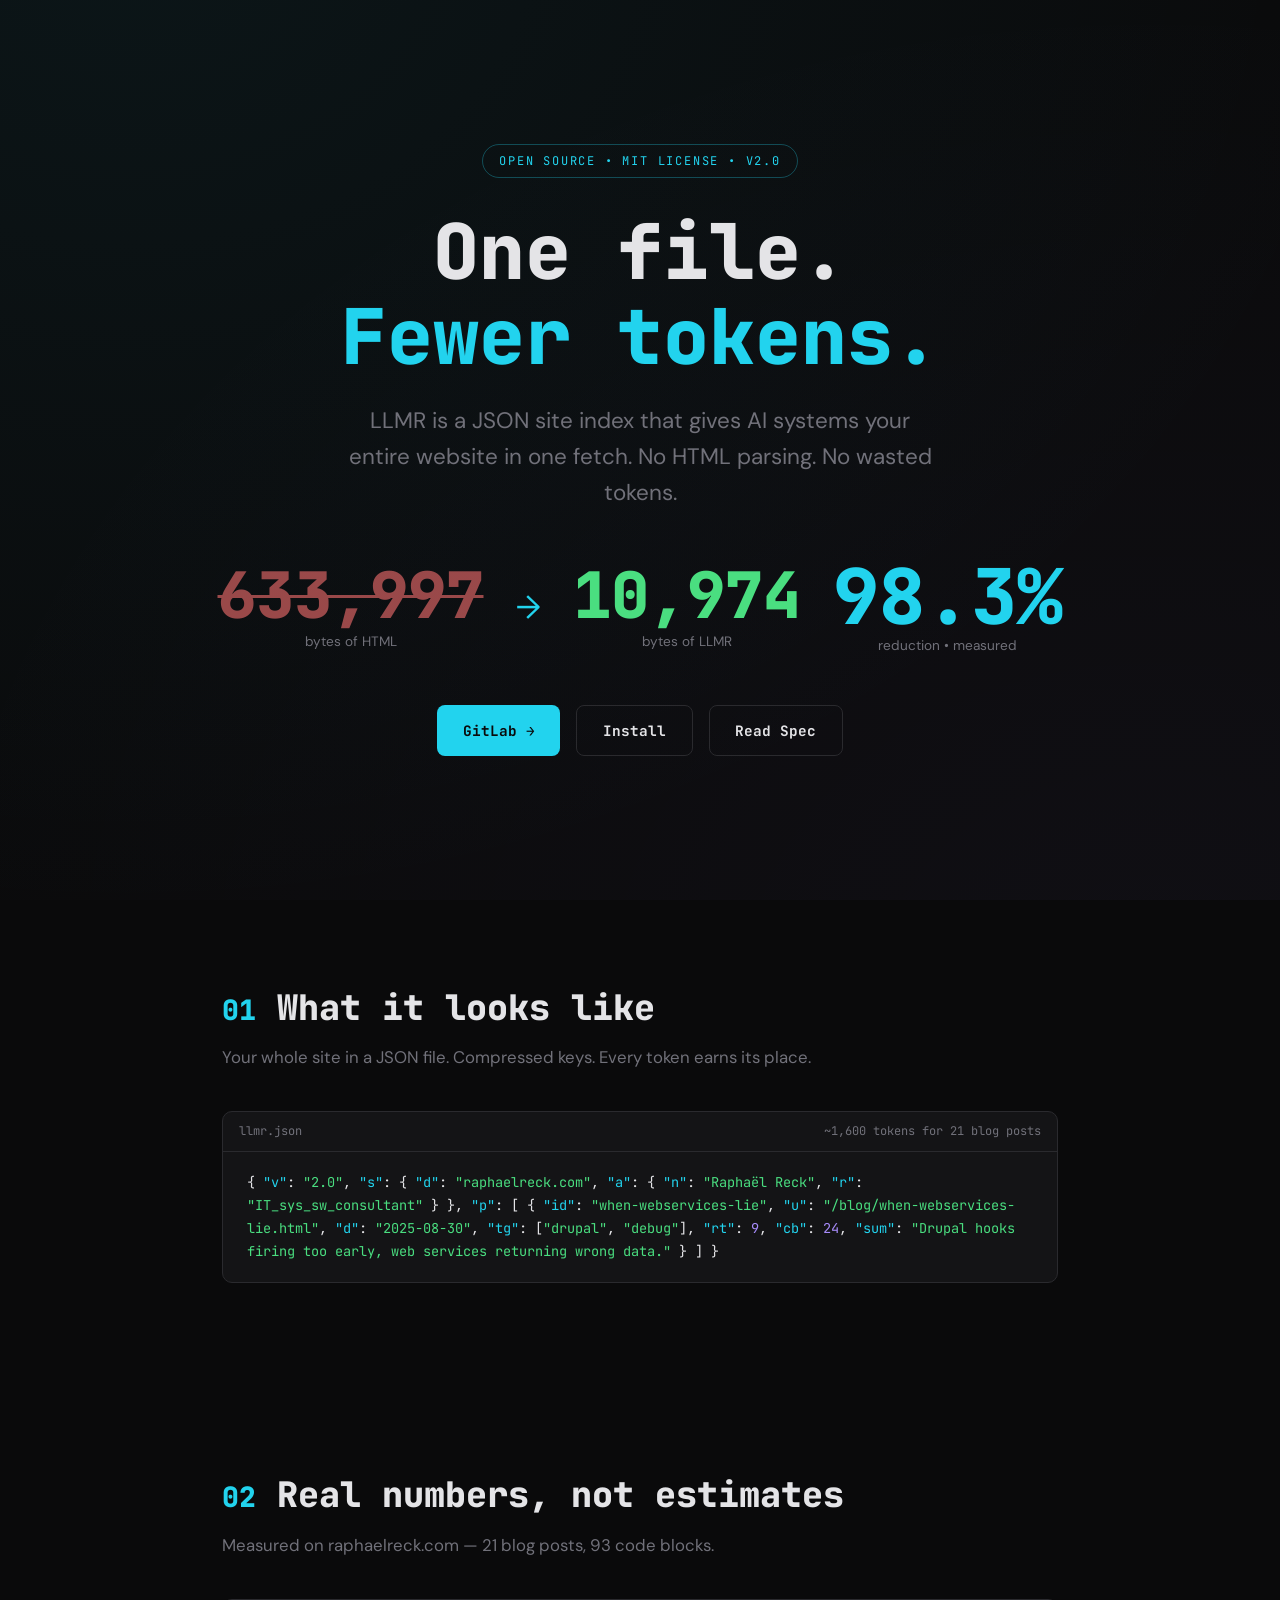
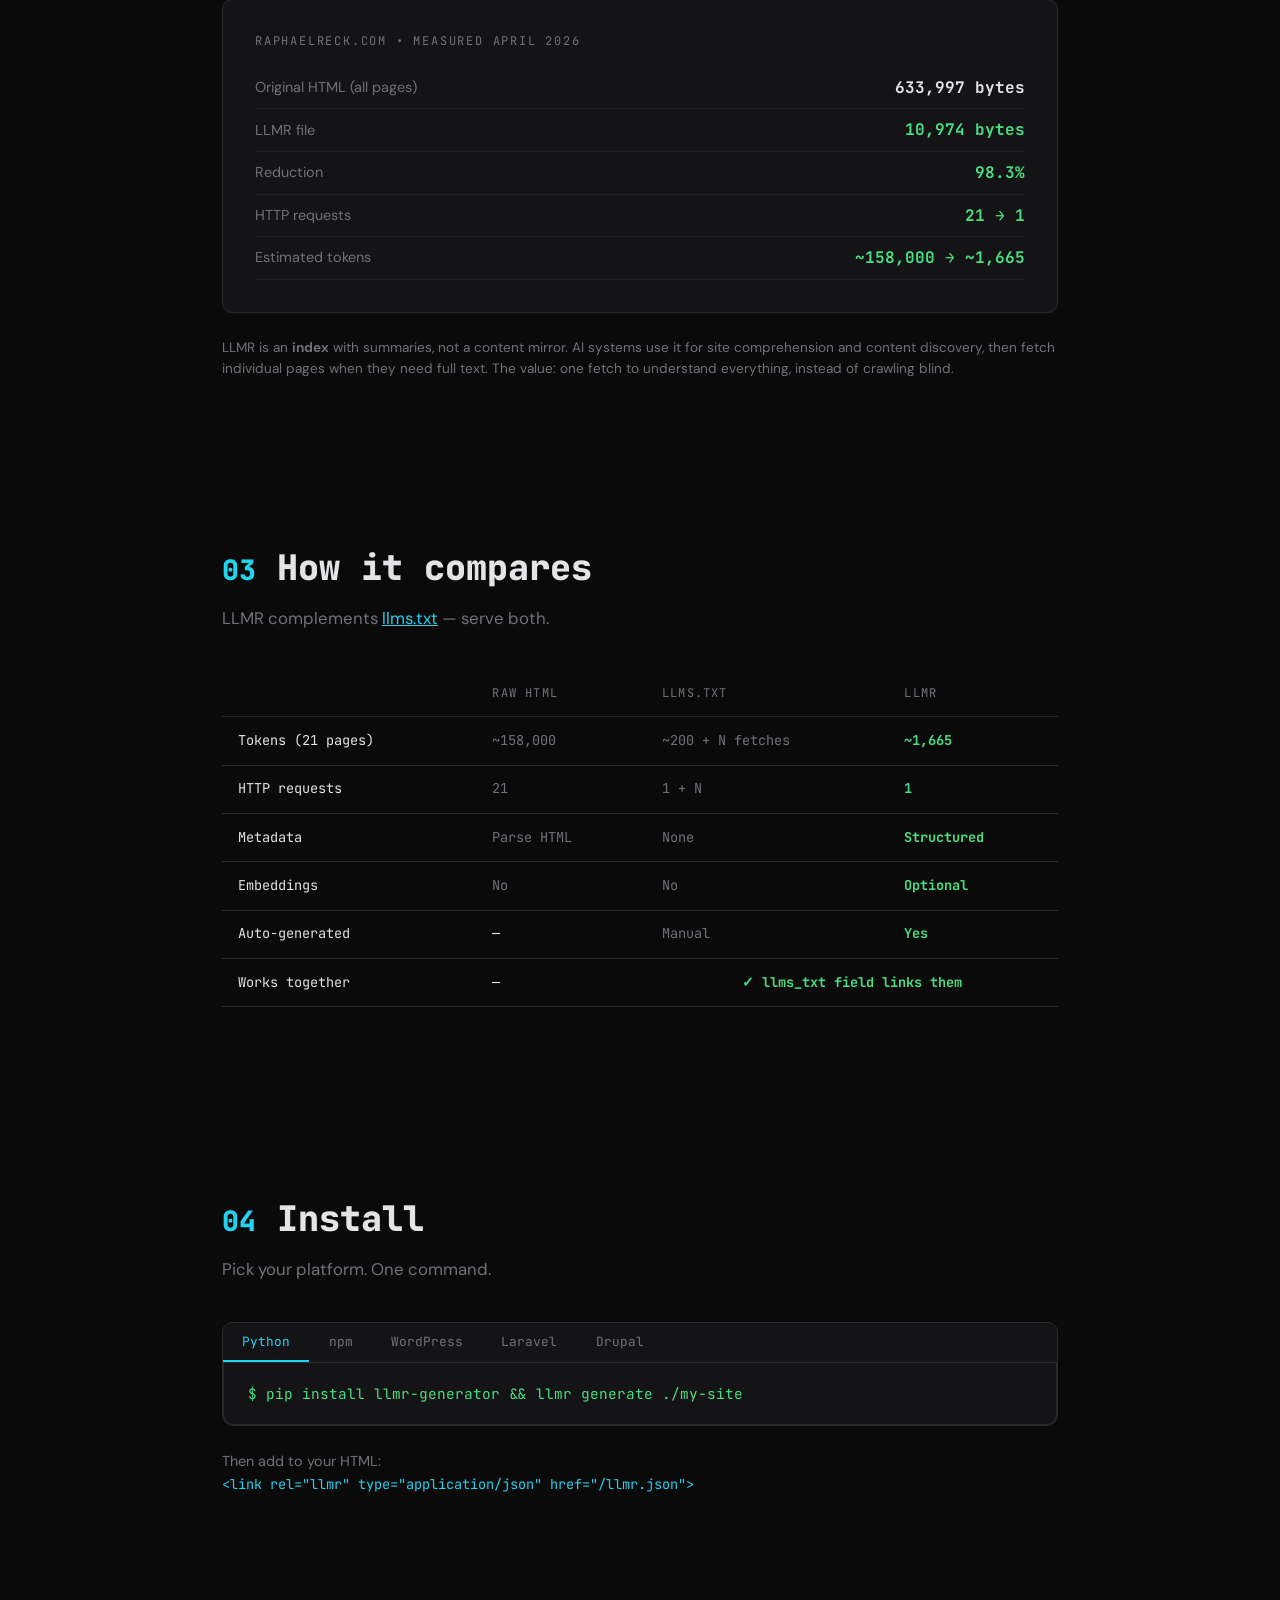
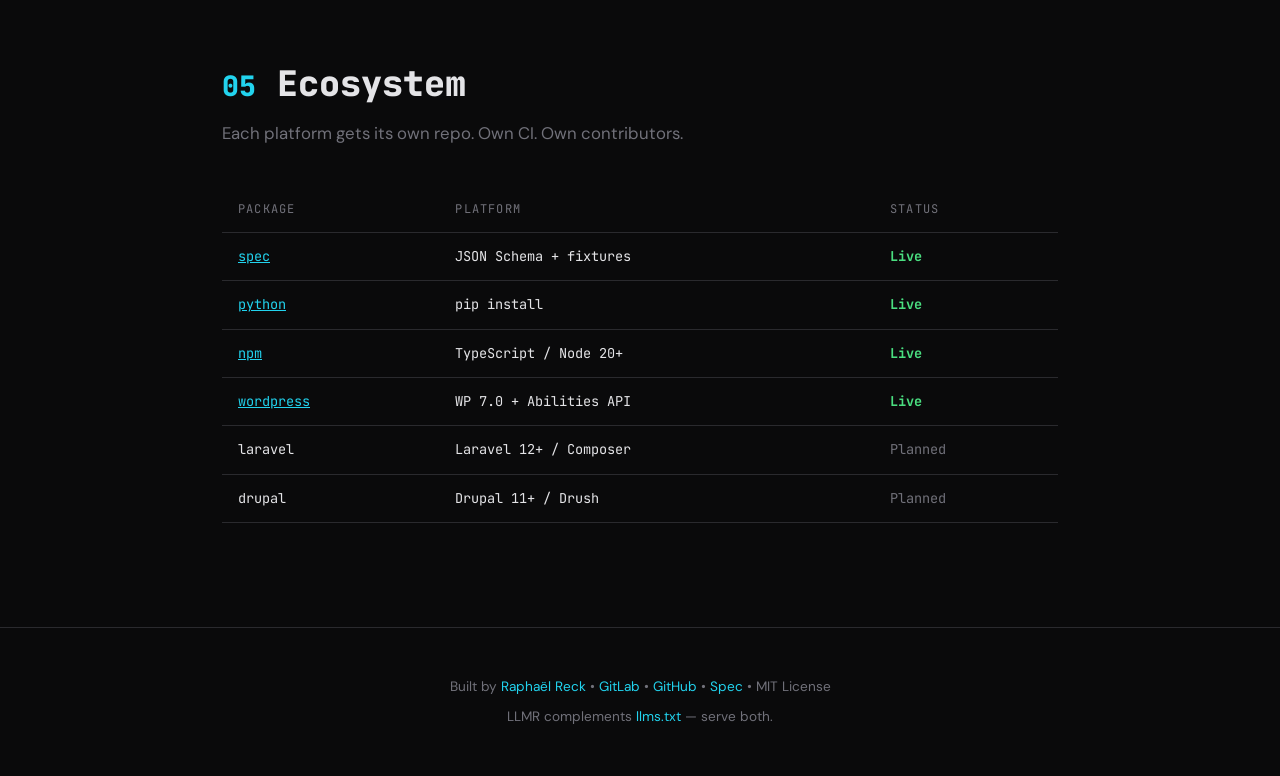
==== index.html @ 014b6245 "Mirroring Gitlab for testing purposes. using an agent for SEO reccomendations" ====
<!DOCTYPE html>
<html lang="en">
<head>
    <meta charset="UTF-8">
    <meta name="viewport" content="width=device-width, initial-scale=1.0">

    <!-- Primary -->
    <title>LLMR — RSS for the AI Era</title>
    <meta name="description" content="One llmr.json gives any AI your full site in a single fetch. 98.3% fewer tokens, 21 pages → 1 request. Open source, MIT. Python, npm, WordPress.">
    <meta name="author" content="Raphaël Reck">
    <meta name="keywords" content="llmr, llms.txt, AI indexing, LLM tokens, site index, RSS for AI, open source, token reduction, machine readable web">
    <meta name="robots" content="index, follow">
    <link rel="canonical" href="https://open-llmr.org/">
    <meta name="google-site-verification" content="CIKhMzYdtjAIRwDcUs2WtKZBkQTb6MCRo5nYR4fc11g" />

    <!-- Open Graph — LinkedIn, Facebook, WhatsApp, Discord, Slack -->
    <meta property="og:type" content="website">
    <meta property="og:url" content="https://open-llmr.org/">
    <meta property="og:site_name" content="LLMR">
    <meta property="og:title" content="LLMR — RSS for the AI Era">
    <meta property="og:description" content="One llmr.json gives any AI your full site in a single fetch. 98.3% fewer tokens, 21 pages → 1 request. Open source, MIT. Python, npm, WordPress.">
    <meta property="og:image" content="https://open-llmr.org/og-image.png">
    <meta property="og:image:secure_url" content="https://open-llmr.org/og-image.png">
    <meta property="og:image:width" content="1200">
    <meta property="og:image:height" content="630">
    <meta property="og:image:alt" content="LLMR: 633,997 bytes of HTML shrinks to 10,974 bytes. 98.3% reduction. One fetch. Full site understanding.">
    <meta property="og:locale" content="en_US">

    <!-- Twitter / X — summary_large_image = big card -->
    <meta name="twitter:card" content="summary_large_image">
    <meta name="twitter:url" content="https://open-llmr.org/">
    <meta name="twitter:title" content="LLMR — RSS for the AI Era">
    <meta name="twitter:description" content="One llmr.json gives any AI your full site in a single fetch. 98.3% fewer tokens, 21 pages → 1 request. Open source, MIT.">
    <meta name="twitter:image" content="https://open-llmr.org/og-image.png">
    <meta name="twitter:image:alt" content="LLMR: 633,997 bytes of HTML shrinks to 10,974 bytes. 98.3% fewer tokens. One fetch.">
    <!-- Add your handles: -->
    <!-- <meta name="twitter:site" content="@open_llmr"> -->
    <!-- <meta name="twitter:creator" content="@YourHandle"> -->

    <link rel="llmr" type="application/json" href="/llmr.json">
    <link rel="preconnect" href="https://fonts.googleapis.com">
    <link rel="preconnect" href="https://fonts.gstatic.com" crossorigin>
    <link href="https://fonts.googleapis.com/css2?family=JetBrains+Mono:wght@400;700;800&family=DM+Sans:wght@400;500;700&display=swap" rel="stylesheet">
    <link rel="stylesheet" href="style.css">
</head>
<body>

<!-- HERO -->
<div class="hero">
    <div class="badge">Open Source &bull; MIT License &bull; v2.0</div>

    <h1>One file.<br><span class="accent">Fewer tokens.</span></h1>

    <p class="subtitle">
        LLMR is a JSON site index that gives AI systems your entire website in one fetch.
        No HTML parsing. No wasted tokens.
    </p>

    <div class="counter-wrap">
        <div class="counter counter-old">
            <div class="counter-num" id="tokens-old">633,997</div>
            <div class="counter-label">bytes of HTML</div>
        </div>
        <div class="counter-arrow">&rarr;</div>
        <div class="counter counter-new">
            <div class="counter-num" id="tokens-new">10,974</div>
            <div class="counter-label">bytes of LLMR</div>
        </div>
        <div class="counter">
            <div class="counter-pct">98.3%</div>
            <div class="counter-pct-label">reduction &bull; measured</div>
        </div>
    </div>

    <div class="cta-row">
        <a href="https://gitlab.com/open-llmr" class="btn btn-primary">GitLab &rarr;</a>
        <a href="#install" class="btn btn-ghost">Install</a>
        <a href="https://gitlab.com/open-llmr/spec/-/blob/main/SPEC.md" class="btn btn-ghost">Read Spec</a>
    </div>
</div>

<!-- WHAT IT LOOKS LIKE -->
<section>
    <h2><span class="num">01</span> What it looks like</h2>
    <p class="section-sub">Your whole site in a JSON file. Compressed keys. Every token earns its place.</p>

    <div class="code-block">
        <div class="code-header">
            <span>llmr.json</span>
            <span>~1,600 tokens for 21 blog posts</span>
        </div>
        <div class="code-body">{
  <span class="key">"v"</span>: <span class="str">"2.0"</span>,
  <span class="key">"s"</span>: {
    <span class="key">"d"</span>: <span class="str">"raphaelreck.com"</span>,
    <span class="key">"a"</span>: { <span class="key">"n"</span>: <span class="str">"Raphaël Reck"</span>, <span class="key">"r"</span>: <span class="str">"IT_sys_sw_consultant"</span> }
  },
  <span class="key">"p"</span>: [
    {
      <span class="key">"id"</span>: <span class="str">"when-webservices-lie"</span>,
      <span class="key">"u"</span>: <span class="str">"/blog/when-webservices-lie.html"</span>,
      <span class="key">"d"</span>: <span class="str">"2025-08-30"</span>,
      <span class="key">"tg"</span>: [<span class="str">"drupal"</span>, <span class="str">"debug"</span>],
      <span class="key">"rt"</span>: <span class="num">9</span>,
      <span class="key">"cb"</span>: <span class="num">24</span>,
      <span class="key">"sum"</span>: <span class="str">"Drupal hooks firing too early, web services returning wrong data."</span>
    }
  ]
}</div>
    </div>
</section>

<!-- BENCHMARK -->
<section>
    <h2><span class="num">02</span> Real numbers, not estimates</h2>
    <p class="section-sub">Measured on raphaelreck.com — 21 blog posts, 93 code blocks.</p>

    <div class="benchmark">
        <div class="benchmark-title">raphaelreck.com &bull; measured april 2026</div>
        <div class="benchmark-row">
            <span class="benchmark-label">Original HTML (all pages)</span>
            <span class="benchmark-val">633,997 bytes</span>
        </div>
        <div class="benchmark-row">
            <span class="benchmark-label">LLMR file</span>
            <span class="benchmark-val green">10,974 bytes</span>
        </div>
        <div class="benchmark-row">
            <span class="benchmark-label">Reduction</span>
            <span class="benchmark-val green">98.3%</span>
        </div>
        <div class="benchmark-row">
            <span class="benchmark-label">HTTP requests</span>
            <span class="benchmark-val green">21 → 1</span>
        </div>
        <div class="benchmark-row">
            <span class="benchmark-label">Estimated tokens</span>
            <span class="benchmark-val green">~158,000 → ~1,665</span>
        </div>
    </div>

    <p style="color: var(--muted); font-size: 0.85rem; margin-top: 1rem;">
        LLMR is an <strong>index</strong> with summaries, not a content mirror. AI systems use it for site comprehension and content discovery, then fetch individual pages when they need full text. The value: one fetch to understand everything, instead of crawling blind.
    </p>
</section>

<!-- COMPARISON -->
<section>
    <h2><span class="num">03</span> How it compares</h2>
    <p class="section-sub">LLMR complements <a href="https://llmstxt.org/" style="color: var(--accent);">llms.txt</a> — serve both.</p>

    <table class="compare-table">
        <thead>
            <tr>
                <th></th>
                <th>Raw HTML</th>
                <th>llms.txt</th>
                <th>LLMR</th>
            </tr>
        </thead>
        <tbody>
            <tr>
                <td>Tokens (21 pages)</td>
                <td class="lose">~158,000</td>
                <td class="lose">~200 + N fetches</td>
                <td class="win">~1,665</td>
            </tr>
            <tr>
                <td>HTTP requests</td>
                <td class="lose">21</td>
                <td class="lose">1 + N</td>
                <td class="win">1</td>
            </tr>
            <tr>
                <td>Metadata</td>
                <td class="lose">Parse HTML</td>
                <td class="lose">None</td>
                <td class="win">Structured</td>
            </tr>
            <tr>
                <td>Embeddings</td>
                <td class="lose">No</td>
                <td class="lose">No</td>
                <td class="win">Optional</td>
            </tr>
            <tr>
                <td>Auto-generated</td>
                <td>—</td>
                <td class="lose">Manual</td>
                <td class="win">Yes</td>
            </tr>
            <tr>
                <td>Works together</td>
                <td>—</td>
                <td colspan="2" class="win" style="text-align:center;">✓ llms_txt field links them</td>
            </tr>
        </tbody>
    </table>
</section>

<!-- INSTALL -->
<section id="install">
    <h2><span class="num">04</span> Install</h2>
    <p class="section-sub">Pick your platform. One command.</p>

    <div class="code-block">
        <div class="tabs">
            <button class="tab active" onclick="switchTab('python')">Python</button>
            <button class="tab" onclick="switchTab('npm')">npm</button>
            <button class="tab" onclick="switchTab('wordpress')">WordPress</button>
            <button class="tab" onclick="switchTab('laravel')">Laravel</button>
            <button class="tab" onclick="switchTab('drupal')">Drupal</button>
        </div>
        <div class="tab-content active" id="tab-python">
            <div class="install-cmd" onclick="copyCmd(this)">$ pip install llmr-generator && llmr generate ./my-site</div>
        </div>
        <div class="tab-content" id="tab-npm">
            <div class="install-cmd" onclick="copyCmd(this)">$ npx @open-llmr/generator generate ./my-site</div>
        </div>
        <div class="tab-content" id="tab-wordpress">
            <div class="install-cmd" onclick="copyCmd(this)">Download from wordpress.org/plugins/open-llmr</div>
        </div>
        <div class="tab-content" id="tab-laravel">
            <div class="install-cmd" onclick="copyCmd(this)">$ composer require open-llmr/laravel && php artisan llmr:generate <span class="dim"># coming soon</span></div>
        </div>
        <div class="tab-content" id="tab-drupal">
            <div class="install-cmd" onclick="copyCmd(this)">$ drush llmr:generate <span class="dim"># coming soon</span></div>
        </div>
    </div>

    <p style="margin-top: 1.5rem; color: var(--muted); font-size: 0.9rem;">
        Then add to your HTML:<br>
        <code style="color: var(--accent); font-family: var(--mono); font-size: 0.85rem;">
            &lt;link rel="llmr" type="application/json" href="/llmr.json"&gt;
        </code>
    </p>
</section>

<!-- ECOSYSTEM -->
<section>
    <h2><span class="num">05</span> Ecosystem</h2>
    <p class="section-sub">Each platform gets its own repo. Own CI. Own contributors.</p>

    <table class="compare-table">
        <thead>
            <tr><th>Package</th><th>Platform</th><th>Status</th></tr>
        </thead>
        <tbody>
            <tr><td><a href="https://gitlab.com/open-llmr/spec/-/blob/main/SPEC.md" style="color:var(--accent)">spec</a></td><td>JSON Schema + fixtures</td><td class="win">Live</td></tr>
            <tr><td><a href="https://gitlab.com/open-llmr/python" style="color:var(--accent)">python</a></td><td>pip install</td><td class="win">Live</td></tr>
            <tr><td><a href="https://gitlab.com/open-llmr/npm" style="color:var(--accent)">npm</a></td><td>TypeScript / Node 20+</td><td class="win">Live</td></tr>
            <tr><td><a href="https://gitlab.com/open-llmr/wordpress" style="color:var(--accent)">wordpress</a></td><td>WP 7.0 + Abilities API</td><td class="win">Live</td></tr>
            <tr><td>laravel</td><td>Laravel 12+ / Composer</td><td class="lose">Planned</td></tr>
            <tr><td>drupal</td><td>Drupal 11+ / Drush</td><td class="lose">Planned</td></tr>
        </tbody>
    </table>
</section>

<!-- FOOTER -->
<footer>
    <p>
        Built by <a href="https://raphaelreck.com">Raphaël Reck</a> &bull;
        <a href="https://gitlab.com/open-llmr">GitLab</a> &bull;
        <a href="https://github.com/djassoRaph/open_llmr">GitHub</a> &bull;
        <a href="https://gitlab.com/open-llmr/spec/-/blob/main/SPEC.md">Spec</a> &bull;
        MIT License
    </p>
    <p style="margin-top: 0.5rem; color: var(--muted);">
        LLMR complements <a href="https://llmstxt.org/">llms.txt</a> — serve both.
    </p>
</footer>

<script src="script.js"></script>

</body>
</html>
---- style.css ----
:root {
    --bg: #0a0a0b;
    --surface: #141416;
    --border: #2a2a2e;
    --text: #e4e4e7;
    --muted: #71717a;
    --accent: #22d3ee;
    --accent2: #a78bfa;
    --red: #f87171;
    --green: #4ade80;
    --mono: 'JetBrains Mono', monospace;
    --sans: 'DM Sans', system-ui, sans-serif;
}

* { margin: 0; padding: 0; box-sizing: border-box; }

html { scroll-behavior: smooth; }

body {
    font-family: var(--sans);
    background: var(--bg);
    color: var(--text);
    line-height: 1.6;
    -webkit-font-smoothing: antialiased;
}

/* --- HERO --- */
.hero {
    min-height: 100vh;
    display: flex;
    flex-direction: column;
    align-items: center;
    justify-content: center;
    text-align: center;
    padding: 2rem;
    position: relative;
    overflow: hidden;
}

.hero::before {
    content: '';
    position: absolute;
    top: -50%;
    left: -50%;
    width: 200%;
    height: 200%;
    background: radial-gradient(ellipse at 30% 20%, rgba(34,211,238,0.06) 0%, transparent 50%),
                radial-gradient(ellipse at 70% 80%, rgba(167,139,250,0.04) 0%, transparent 50%);
    pointer-events: none;
}

.badge {
    display: inline-block;
    font-family: var(--mono);
    font-size: 0.75rem;
    letter-spacing: 0.15em;
    text-transform: uppercase;
    color: var(--accent);
    border: 1px solid rgba(34,211,238,0.3);
    padding: 0.4rem 1rem;
    border-radius: 99px;
    margin-bottom: 2rem;
    animation: fadeIn 0.6s ease-out;
}

h1 {
    font-family: var(--mono);
    font-size: clamp(2.5rem, 6vw, 5rem);
    font-weight: 800;
    line-height: 1.1;
    margin-bottom: 1.5rem;
    animation: fadeIn 0.6s ease-out 0.1s both;
}

h1 .accent { color: var(--accent); }

.subtitle {
    font-size: clamp(1.1rem, 2vw, 1.4rem);
    color: var(--muted);
    max-width: 600px;
    margin-bottom: 3rem;
    animation: fadeIn 0.6s ease-out 0.2s both;
}

/* --- TOKEN COUNTER --- */
.counter-wrap {
    display: flex;
    align-items: center;
    gap: 2rem;
    margin-bottom: 3rem;
    animation: fadeIn 0.8s ease-out 0.4s both;
    flex-wrap: wrap;
    justify-content: center;
}

.counter {
    text-align: center;
}

.counter-num {
    font-family: var(--mono);
    font-size: clamp(2.5rem, 5vw, 4rem);
    font-weight: 800;
    line-height: 1;
}

.counter-label {
    font-size: 0.85rem;
    color: var(--muted);
    margin-top: 0.25rem;
}

.counter-old .counter-num {
    color: var(--red);
    text-decoration: line-through;
    text-decoration-thickness: 3px;
    opacity: 0.6;
}

.counter-new .counter-num {
    color: var(--green);
}

.counter-arrow {
    font-size: 2rem;
    color: var(--accent);
}

.counter-pct {
    font-family: var(--mono);
    font-size: clamp(3rem, 6vw, 5rem);
    font-weight: 800;
    color: var(--accent);
    line-height: 1;
}

.counter-pct-label {
    font-size: 0.85rem;
    color: var(--muted);
}

/* --- CTA --- */
.cta-row {
    display: flex;
    gap: 1rem;
    flex-wrap: wrap;
    justify-content: center;
    animation: fadeIn 0.6s ease-out 0.5s both;
}

.btn {
    display: inline-flex;
    align-items: center;
    gap: 0.5rem;
    padding: 0.8rem 1.6rem;
    border-radius: 8px;
    font-family: var(--mono);
    font-size: 0.9rem;
    font-weight: 700;
    text-decoration: none;
    transition: all 0.2s;
    cursor: pointer;
    border: none;
}

.btn-primary {
    background: var(--accent);
    color: var(--bg);
}

.btn-primary:hover {
    background: #67e8f9;
    transform: translateY(-2px);
    box-shadow: 0 8px 30px rgba(34,211,238,0.2);
}

.btn-ghost {
    background: transparent;
    color: var(--text);
    border: 1px solid var(--border);
}

.btn-ghost:hover {
    border-color: var(--accent);
    color: var(--accent);
}

/* --- SECTIONS --- */
section {
    max-width: 900px;
    margin: 0 auto;
    padding: 5rem 2rem;
}

h2 {
    font-family: var(--mono);
    font-size: clamp(1.5rem, 3vw, 2.2rem);
    font-weight: 800;
    margin-bottom: 0.5rem;
}

h2 .num {
    color: var(--accent);
    font-size: 0.8em;
}

.section-sub {
    color: var(--muted);
    margin-bottom: 2.5rem;
    font-size: 1.05rem;
}

/* --- CODE BLOCK --- */
.code-block {
    background: var(--surface);
    border: 1px solid var(--border);
    border-radius: 10px;
    overflow: hidden;
    margin: 1.5rem 0;
}

.code-header {
    display: flex;
    align-items: center;
    justify-content: space-between;
    padding: 0.6rem 1rem;
    border-bottom: 1px solid var(--border);
    font-family: var(--mono);
    font-size: 0.75rem;
    color: var(--muted);
}

.code-body {
    padding: 1.2rem 1.5rem;
    font-family: var(--mono);
    font-size: 0.85rem;
    line-height: 1.7;
    overflow-x: auto;
}

.code-body .key { color: var(--accent); }
.code-body .str { color: var(--green); }
.code-body .num { color: var(--accent2); }
.code-body .dim { color: var(--muted); }

/* --- INSTALL TABS --- */
.tabs {
    display: flex;
    gap: 0;
    border-bottom: 1px solid var(--border);
    margin-bottom: 0;
}

.tab {
    padding: 0.6rem 1.2rem;
    font-family: var(--mono);
    font-size: 0.8rem;
    color: var(--muted);
    cursor: pointer;
    border: none;
    background: none;
    border-bottom: 2px solid transparent;
    transition: all 0.2s;
}

.tab:hover { color: var(--text); }
.tab.active { color: var(--accent); border-bottom-color: var(--accent); }

.tab-content { display: none; }
.tab-content.active { display: block; }

.install-cmd {
    padding: 1.2rem 1.5rem;
    font-family: var(--mono);
    font-size: 0.9rem;
    background: var(--surface);
    border: 1px solid var(--border);
    border-top: none;
    border-radius: 0 0 10px 10px;
    color: var(--green);
    cursor: pointer;
    position: relative;
}

.install-cmd:hover::after {
    content: 'click to copy';
    position: absolute;
    right: 1rem;
    top: 50%;
    transform: translateY(-50%);
    font-size: 0.7rem;
    color: var(--muted);
}

/* --- COMPARISON TABLE --- */
.compare-table {
    width: 100%;
    border-collapse: collapse;
    font-family: var(--mono);
    font-size: 0.85rem;
    margin: 1.5rem 0;
}

.compare-table th, .compare-table td {
    padding: 0.8rem 1rem;
    text-align: left;
    border-bottom: 1px solid var(--border);
}

.compare-table th {
    color: var(--muted);
    font-weight: 400;
    font-size: 0.75rem;
    text-transform: uppercase;
    letter-spacing: 0.1em;
}

.compare-table .win { color: var(--green); font-weight: 700; }
.compare-table .lose { color: var(--muted); }

/* --- BENCHMARK --- */
.benchmark {
    background: var(--surface);
    border: 1px solid var(--border);
    border-radius: 10px;
    padding: 2rem;
    margin: 1.5rem 0;
}

.benchmark-title {
    font-family: var(--mono);
    font-size: 0.75rem;
    color: var(--muted);
    text-transform: uppercase;
    letter-spacing: 0.15em;
    margin-bottom: 1rem;
}

.benchmark-row {
    display: flex;
    justify-content: space-between;
    align-items: center;
    padding: 0.5rem 0;
    border-bottom: 1px solid rgba(255,255,255,0.05);
}

.benchmark-label { color: var(--muted); font-size: 0.9rem; }
.benchmark-val { font-family: var(--mono); font-weight: 700; }
.benchmark-val.green { color: var(--green); }

/* --- FOOTER --- */
footer {
    text-align: center;
    padding: 3rem 2rem;
    color: var(--muted);
    font-size: 0.85rem;
    border-top: 1px solid var(--border);
}

footer a { color: var(--accent); text-decoration: none; }
footer a:hover { text-decoration: underline; }

/* --- ANIMATIONS --- */
@keyframes fadeIn {
    from { opacity: 0; transform: translateY(20px); }
    to { opacity: 1; transform: translateY(0); }
}

@keyframes countUp {
    from { opacity: 0; }
    to { opacity: 1; }
}

/* --- RESPONSIVE --- */
@media (max-width: 640px) {
    .counter-wrap { gap: 1rem; }
    .counter-arrow { display: none; }
    section { padding: 3rem 1.5rem; }
}
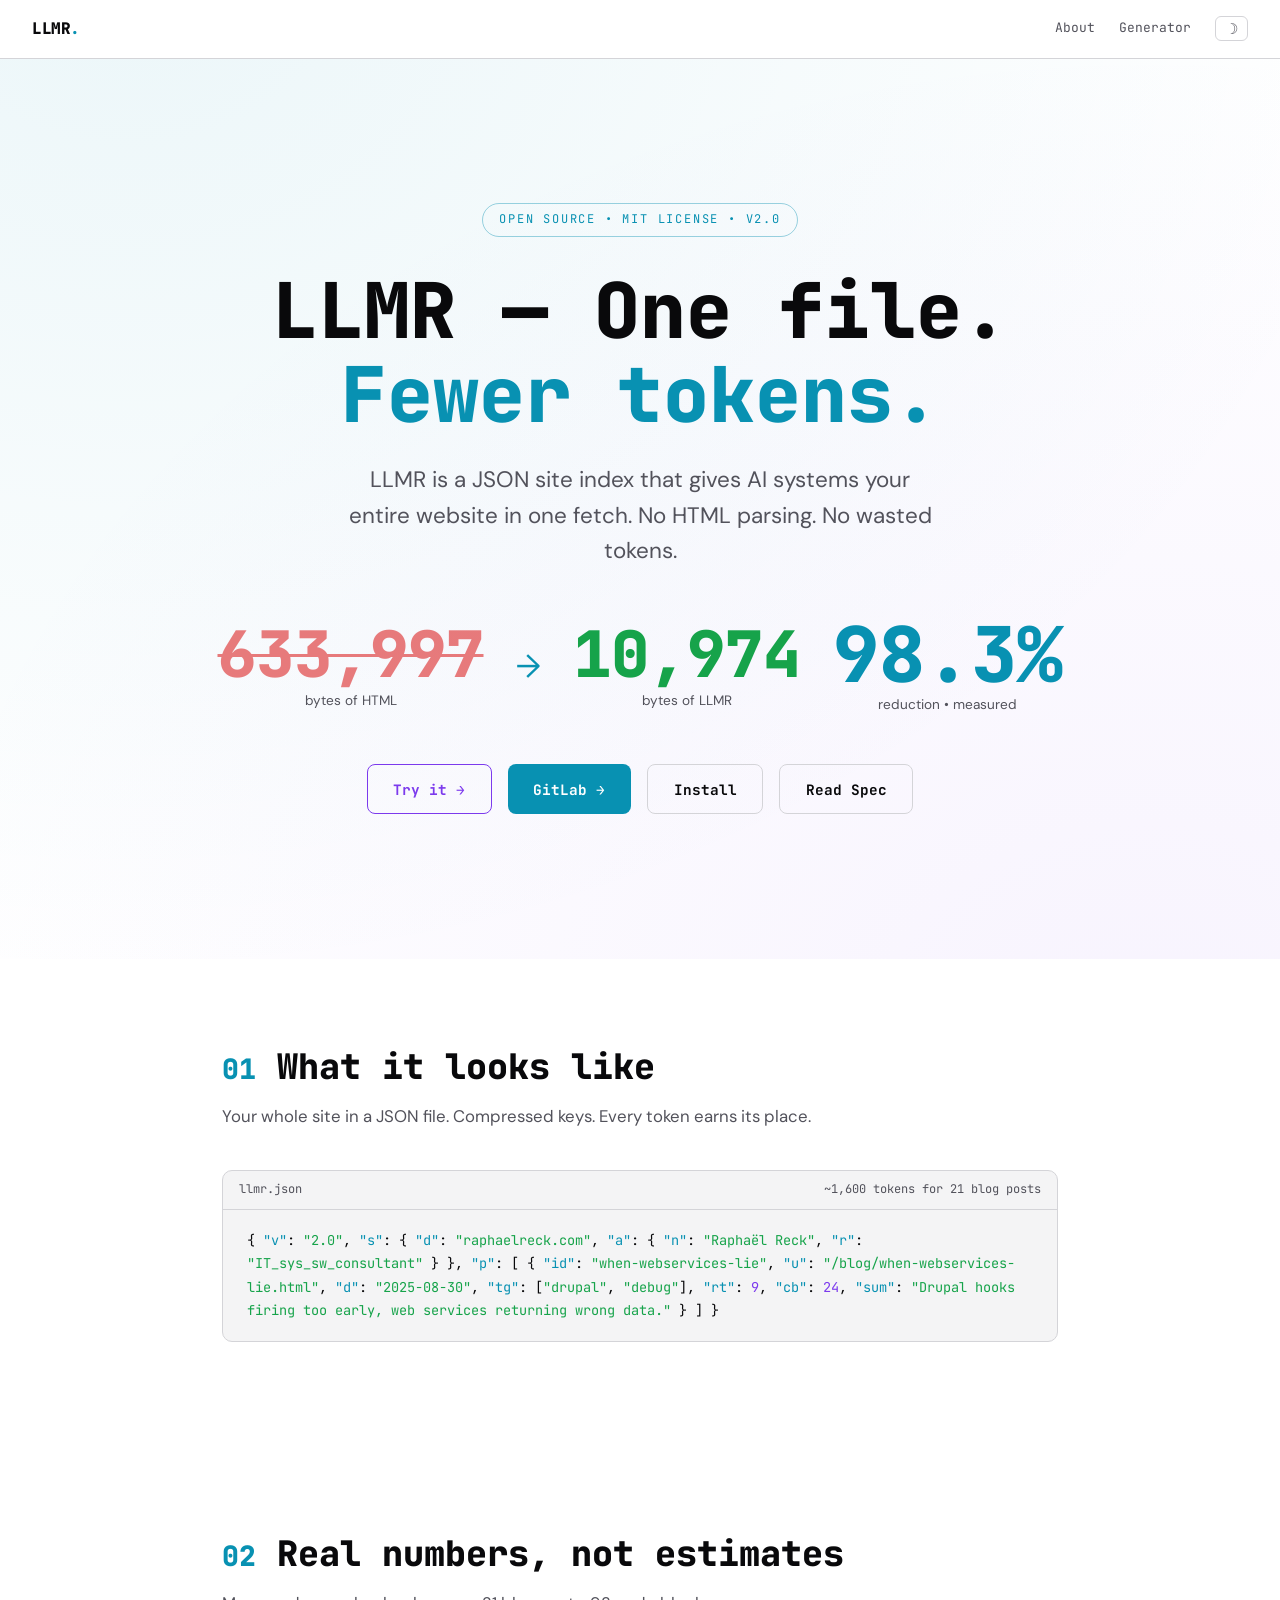
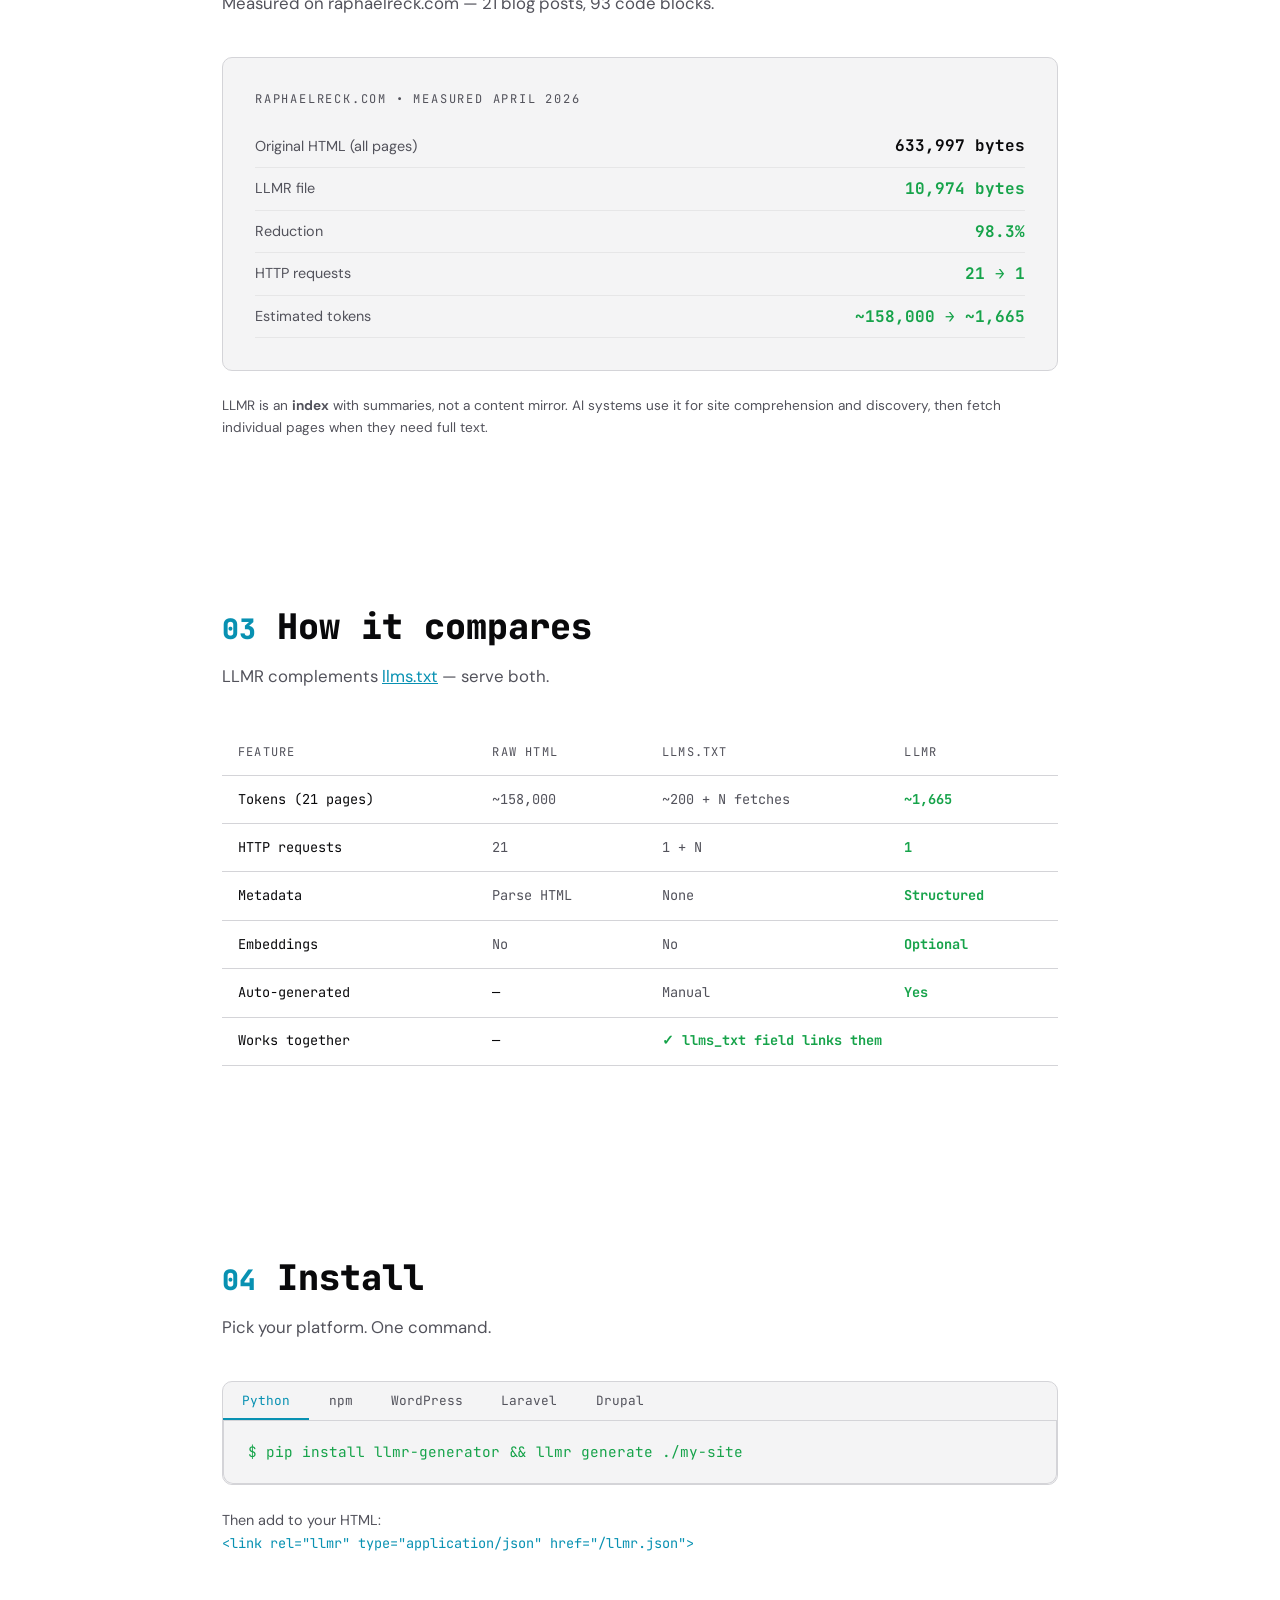
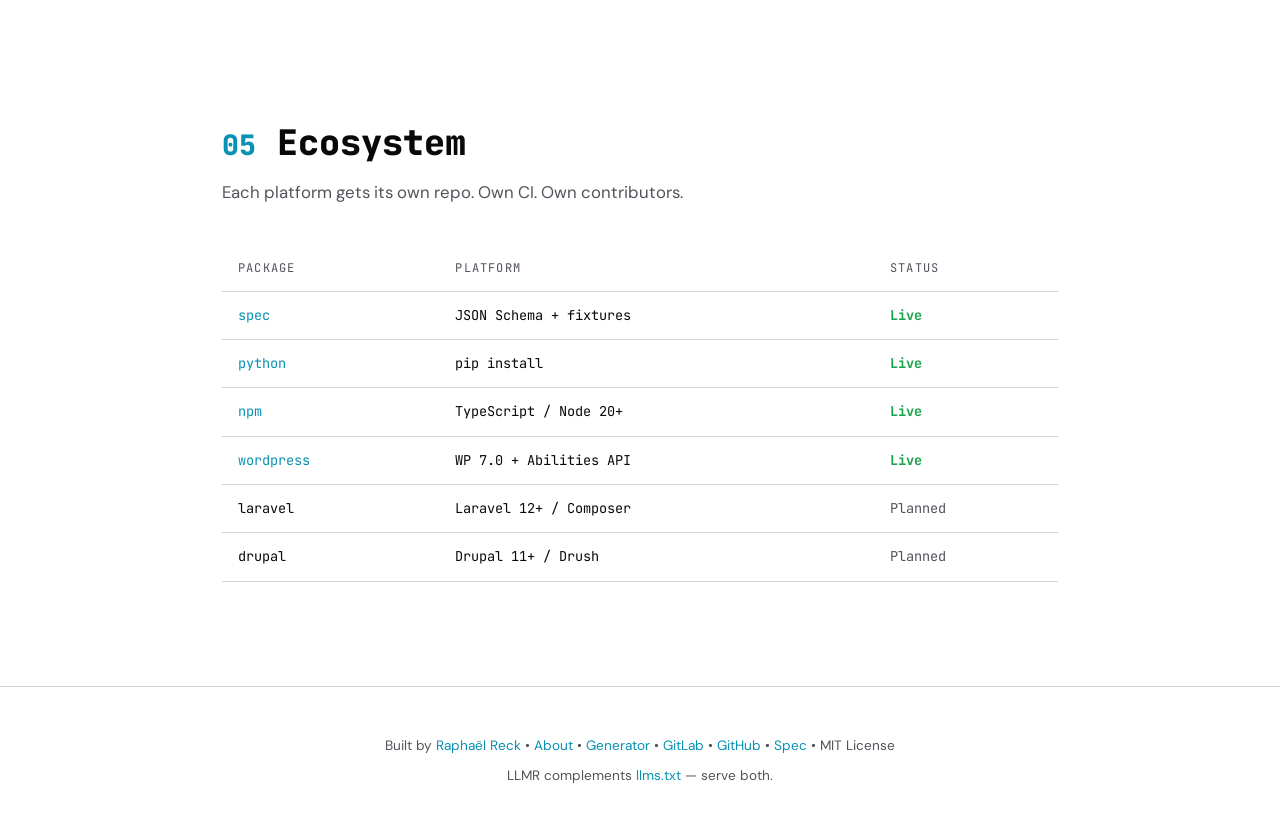
==== commit afdcf579: "New structure — reorganised assets public/style/style.css — moved from root; added dark/light CSS va" ====
--- a/index.html
+++ b/index.html
@@ -4,52 +4,102 @@
     <meta charset="UTF-8">
     <meta name="viewport" content="width=device-width, initial-scale=1.0">
 
-    <!-- Primary -->
     <title>LLMR — RSS for the AI Era</title>
-    <meta name="description" content="One llmr.json gives any AI your full site in a single fetch. 98.3% fewer tokens, 21 pages → 1 request. Open source, MIT. Python, npm, WordPress.">
+    <meta name="description" content="LLMR: one llmr.json gives any AI your full site in a single fetch. 98.3% fewer tokens, 21 pages → 1 request. Open source, MIT. Python, npm, WordPress.">
     <meta name="author" content="Raphaël Reck">
     <meta name="keywords" content="llmr, llms.txt, AI indexing, LLM tokens, site index, RSS for AI, open source, token reduction, machine readable web">
     <meta name="robots" content="index, follow">
     <link rel="canonical" href="https://open-llmr.org/">
+    <link rel="sitemap" type="application/xml" href="/sitemap.xml">
     <meta name="google-site-verification" content="CIKhMzYdtjAIRwDcUs2WtKZBkQTb6MCRo5nYR4fc11g" />
 
-    <!-- Open Graph — LinkedIn, Facebook, WhatsApp, Discord, Slack -->
+    <script type="application/ld+json">
+    {
+      "@context": "https://schema.org",
+      "@type": "SoftwareApplication",
+      "name": "LLMR",
+      "alternateName": "LLM-Readable Format",
+      "url": "https://open-llmr.org/",
+      "description": "LLMR is an open-source JSON site index format that gives AI systems your entire website in one fetch, reducing token consumption by up to 98.3% compared to raw HTML.",
+      "applicationCategory": "DeveloperApplication",
+      "operatingSystem": "Any",
+      "softwareVersion": "2.0",
+      "license": "https://opensource.org/licenses/MIT",
+      "codeRepository": "https://gitlab.com/open-llmr",
+      "programmingLanguage": ["Python", "TypeScript", "PHP"],
+      "author": { "@type": "Person", "name": "Raphaël Reck", "url": "https://raphaelreck.com" },
+      "offers": { "@type": "Offer", "price": "0", "priceCurrency": "USD" },
+      "featureList": [
+        "98.3% token reduction vs raw HTML",
+        "Single HTTP request for full site understanding",
+        "Auto-generated from existing HTML",
+        "Python, npm, and WordPress packages",
+        "Compatible with llms.txt"
+      ]
+    }
+    </script>
+
+    <script type="application/ld+json">
+    {
+      "@context": "https://schema.org",
+      "@type": "WebSite",
+      "name": "LLMR",
+      "url": "https://open-llmr.org/",
+      "description": "Open-source JSON site index format for AI systems. RSS for the AI era.",
+      "author": { "@type": "Person", "name": "Raphaël Reck", "url": "https://raphaelreck.com" }
+    }
+    </script>
+
     <meta property="og:type" content="website">
     <meta property="og:url" content="https://open-llmr.org/">
     <meta property="og:site_name" content="LLMR">
     <meta property="og:title" content="LLMR — RSS for the AI Era">
-    <meta property="og:description" content="One llmr.json gives any AI your full site in a single fetch. 98.3% fewer tokens, 21 pages → 1 request. Open source, MIT. Python, npm, WordPress.">
+    <meta property="og:description" content="One llmr.json gives any AI your full site in a single fetch. 98.3% fewer tokens, 21 pages → 1 request. Open source, MIT.">
     <meta property="og:image" content="https://open-llmr.org/og-image.png">
-    <meta property="og:image:secure_url" content="https://open-llmr.org/og-image.png">
     <meta property="og:image:width" content="1200">
     <meta property="og:image:height" content="630">
-    <meta property="og:image:alt" content="LLMR: 633,997 bytes of HTML shrinks to 10,974 bytes. 98.3% reduction. One fetch. Full site understanding.">
+    <meta property="og:image:alt" content="LLMR: 633,997 bytes of HTML shrinks to 10,974 bytes. 98.3% reduction.">
     <meta property="og:locale" content="en_US">
 
-    <!-- Twitter / X — summary_large_image = big card -->
     <meta name="twitter:card" content="summary_large_image">
     <meta name="twitter:url" content="https://open-llmr.org/">
     <meta name="twitter:title" content="LLMR — RSS for the AI Era">
     <meta name="twitter:description" content="One llmr.json gives any AI your full site in a single fetch. 98.3% fewer tokens, 21 pages → 1 request. Open source, MIT.">
     <meta name="twitter:image" content="https://open-llmr.org/og-image.png">
-    <meta name="twitter:image:alt" content="LLMR: 633,997 bytes of HTML shrinks to 10,974 bytes. 98.3% fewer tokens. One fetch.">
-    <!-- Add your handles: -->
-    <!-- <meta name="twitter:site" content="@open_llmr"> -->
-    <!-- <meta name="twitter:creator" content="@YourHandle"> -->
 
     <link rel="llmr" type="application/json" href="/llmr.json">
     <link rel="preconnect" href="https://fonts.googleapis.com">
     <link rel="preconnect" href="https://fonts.gstatic.com" crossorigin>
     <link href="https://fonts.googleapis.com/css2?family=JetBrains+Mono:wght@400;700;800&family=DM+Sans:wght@400;500;700&display=swap" rel="stylesheet">
-    <link rel="stylesheet" href="style.css">
+    <link rel="stylesheet" href="public/style/style.css">
+
+    <!-- Apply saved theme before paint to avoid flash -->
+    <script>
+        (function() {
+            var t = localStorage.getItem('llmr-theme') ||
+                    (window.matchMedia('(prefers-color-scheme: light)').matches ? 'light' : 'dark');
+            document.documentElement.setAttribute('data-theme', t);
+        })();
+    </script>
 </head>
 <body>
+
+<nav>
+    <a class="nav-logo" href="/">LLMR<span>.</span></a>
+    <div class="nav-links">
+        <a href="/about">About</a>
+        <a href="/generate">Generator</a>
+        <button class="theme-toggle" id="themeToggle" aria-label="Switch to light mode">☀</button>
+    </div>
+</nav>
+
+<main>
 
 <!-- HERO -->
 <div class="hero">
     <div class="badge">Open Source &bull; MIT License &bull; v2.0</div>
 
-    <h1>One file.<br><span class="accent">Fewer tokens.</span></h1>
+    <h1>LLMR — One file.<br><span class="accent">Fewer tokens.</span></h1>
 
     <p class="subtitle">
         LLMR is a JSON site index that gives AI systems your entire website in one fetch.
@@ -58,12 +108,12 @@
 
     <div class="counter-wrap">
         <div class="counter counter-old">
-            <div class="counter-num" id="tokens-old">633,997</div>
+            <div class="counter-num">633,997</div>
             <div class="counter-label">bytes of HTML</div>
         </div>
         <div class="counter-arrow">&rarr;</div>
         <div class="counter counter-new">
-            <div class="counter-num" id="tokens-new">10,974</div>
+            <div class="counter-num">10,974</div>
             <div class="counter-label">bytes of LLMR</div>
         </div>
         <div class="counter">
@@ -73,6 +123,7 @@
     </div>
 
     <div class="cta-row">
+        <a href="/generate.html" class="btn btn-try">Try it &rarr;</a>
         <a href="https://gitlab.com/open-llmr" class="btn btn-primary">GitLab &rarr;</a>
         <a href="#install" class="btn btn-ghost">Install</a>
         <a href="https://gitlab.com/open-llmr/spec/-/blob/main/SPEC.md" class="btn btn-ghost">Read Spec</a>
@@ -81,7 +132,7 @@
 
 <!-- WHAT IT LOOKS LIKE -->
 <section>
-    <h2><span class="num">01</span> What it looks like</h2>
+    <h2><span class="num" aria-hidden="true">01</span> What it looks like</h2>
     <p class="section-sub">Your whole site in a JSON file. Compressed keys. Every token earns its place.</p>
 
     <div class="code-block">
@@ -112,7 +163,7 @@
 
 <!-- BENCHMARK -->
 <section>
-    <h2><span class="num">02</span> Real numbers, not estimates</h2>
+    <h2><span class="num" aria-hidden="true">02</span> Real numbers, not estimates</h2>
     <p class="section-sub">Measured on raphaelreck.com — 21 blog posts, 93 code blocks.</p>
 
     <div class="benchmark">
@@ -131,31 +182,33 @@
         </div>
         <div class="benchmark-row">
             <span class="benchmark-label">HTTP requests</span>
-            <span class="benchmark-val green">21 → 1</span>
+            <span class="benchmark-val green">21 &rarr; 1</span>
         </div>
         <div class="benchmark-row">
             <span class="benchmark-label">Estimated tokens</span>
-            <span class="benchmark-val green">~158,000 → ~1,665</span>
-        </div>
-    </div>
-
-    <p style="color: var(--muted); font-size: 0.85rem; margin-top: 1rem;">
-        LLMR is an <strong>index</strong> with summaries, not a content mirror. AI systems use it for site comprehension and content discovery, then fetch individual pages when they need full text. The value: one fetch to understand everything, instead of crawling blind.
+            <span class="benchmark-val green">~158,000 &rarr; ~1,665</span>
+        </div>
+    </div>
+
+    <p class="section-note">
+        LLMR is an <strong>index</strong> with summaries, not a content mirror. AI systems use it for site comprehension
+        and discovery, then fetch individual pages when they need full text.
     </p>
 </section>
 
 <!-- COMPARISON -->
 <section>
-    <h2><span class="num">03</span> How it compares</h2>
-    <p class="section-sub">LLMR complements <a href="https://llmstxt.org/" style="color: var(--accent);">llms.txt</a> — serve both.</p>
-
-    <table class="compare-table">
+    <h2><span class="num" aria-hidden="true">03</span> How it compares</h2>
+    <p class="section-sub">LLMR complements <a href="https://llmstxt.org/">llms.txt</a> — serve both.</p>
+
+    <table class="compare-table" aria-label="Comparison of LLMR vs Raw HTML vs llms.txt">
+        <caption class="visually-hidden">Token and request comparison: LLMR vs Raw HTML vs llms.txt for a 21-page site</caption>
         <thead>
             <tr>
-                <th></th>
-                <th>Raw HTML</th>
-                <th>llms.txt</th>
-                <th>LLMR</th>
+                <th scope="col">Feature</th>
+                <th scope="col">Raw HTML</th>
+                <th scope="col">llms.txt</th>
+                <th scope="col">LLMR</th>
             </tr>
         </thead>
         <tbody>
@@ -192,7 +245,7 @@
             <tr>
                 <td>Works together</td>
                 <td>—</td>
-                <td colspan="2" class="win" style="text-align:center;">✓ llms_txt field links them</td>
+                <td colspan="2" class="win text-center">&#10003; llms_txt field links them</td>
             </tr>
         </tbody>
     </table>
@@ -200,7 +253,7 @@
 
 <!-- INSTALL -->
 <section id="install">
-    <h2><span class="num">04</span> Install</h2>
+    <h2><span class="num" aria-hidden="true">04</span> Install</h2>
     <p class="section-sub">Pick your platform. One command.</p>
 
     <div class="code-block">
@@ -228,49 +281,54 @@
         </div>
     </div>
 
-    <p style="margin-top: 1.5rem; color: var(--muted); font-size: 0.9rem;">
+    <p class="install-note">
         Then add to your HTML:<br>
-        <code style="color: var(--accent); font-family: var(--mono); font-size: 0.85rem;">
-            &lt;link rel="llmr" type="application/json" href="/llmr.json"&gt;
-        </code>
+        <code class="code-inline">&lt;link rel="llmr" type="application/json" href="/llmr.json"&gt;</code>
     </p>
 </section>
 
 <!-- ECOSYSTEM -->
 <section>
-    <h2><span class="num">05</span> Ecosystem</h2>
+    <h2><span class="num" aria-hidden="true">05</span> Ecosystem</h2>
     <p class="section-sub">Each platform gets its own repo. Own CI. Own contributors.</p>
 
-    <table class="compare-table">
+    <table class="compare-table" aria-label="LLMR ecosystem packages">
+        <caption class="visually-hidden">LLMR ecosystem: available packages by platform and status</caption>
         <thead>
-            <tr><th>Package</th><th>Platform</th><th>Status</th></tr>
+            <tr>
+                <th scope="col">Package</th>
+                <th scope="col">Platform</th>
+                <th scope="col">Status</th>
+            </tr>
         </thead>
         <tbody>
-            <tr><td><a href="https://gitlab.com/open-llmr/spec/-/blob/main/SPEC.md" style="color:var(--accent)">spec</a></td><td>JSON Schema + fixtures</td><td class="win">Live</td></tr>
-            <tr><td><a href="https://gitlab.com/open-llmr/python" style="color:var(--accent)">python</a></td><td>pip install</td><td class="win">Live</td></tr>
-            <tr><td><a href="https://gitlab.com/open-llmr/npm" style="color:var(--accent)">npm</a></td><td>TypeScript / Node 20+</td><td class="win">Live</td></tr>
-            <tr><td><a href="https://gitlab.com/open-llmr/wordpress" style="color:var(--accent)">wordpress</a></td><td>WP 7.0 + Abilities API</td><td class="win">Live</td></tr>
+            <tr><td><a href="https://gitlab.com/open-llmr/spec/-/blob/main/SPEC.md">spec</a></td><td>JSON Schema + fixtures</td><td class="win">Live</td></tr>
+            <tr><td><a href="https://gitlab.com/open-llmr/python">python</a></td><td>pip install</td><td class="win">Live</td></tr>
+            <tr><td><a href="https://gitlab.com/open-llmr/npm">npm</a></td><td>TypeScript / Node 20+</td><td class="win">Live</td></tr>
+            <tr><td><a href="https://gitlab.com/open-llmr/wordpress">wordpress</a></td><td>WP 7.0 + Abilities API</td><td class="win">Live</td></tr>
             <tr><td>laravel</td><td>Laravel 12+ / Composer</td><td class="lose">Planned</td></tr>
             <tr><td>drupal</td><td>Drupal 11+ / Drush</td><td class="lose">Planned</td></tr>
         </tbody>
     </table>
 </section>
 
-<!-- FOOTER -->
+</main>
+
 <footer>
     <p>
         Built by <a href="https://raphaelreck.com">Raphaël Reck</a> &bull;
+        <a href="/about">About</a> &bull;
+        <a href="/generate">Generator</a> &bull;
         <a href="https://gitlab.com/open-llmr">GitLab</a> &bull;
         <a href="https://github.com/djassoRaph/open_llmr">GitHub</a> &bull;
         <a href="https://gitlab.com/open-llmr/spec/-/blob/main/SPEC.md">Spec</a> &bull;
         MIT License
     </p>
-    <p style="margin-top: 0.5rem; color: var(--muted);">
-        LLMR complements <a href="https://llmstxt.org/">llms.txt</a> — serve both.
-    </p>
+    <p class="footer-note">LLMR complements <a href="https://llmstxt.org/">llms.txt</a> — serve both.</p>
 </footer>
 
-<script src="script.js"></script>
+<script src="public/script/theme.js"></script>
+<script src="public/script/script.js"></script>
 
 </body>
 </html>
--- a/public/style/style.css
+++ b/public/style/style.css
@@ -0,0 +1,531 @@
+/* ================================================================
+   style.css — LLMR website
+   Dark theme by default. Light theme: [data-theme="light"]
+   ================================================================ */
+
+/* --- VARIABLES (dark default) --- */
+:root {
+    --bg:      #0a0a0b;
+    --surface: #141416;
+    --surface2:#1a1a1e;
+    --border:  #2a2a2e;
+    --text:    #e4e4e7;
+    --muted:   #71717a;
+    --accent:  #22d3ee;
+    --accent2: #a78bfa;
+    --red:     #f87171;
+    --green:   #4ade80;
+    --mono:    'JetBrains Mono', monospace;
+    --sans:    'DM Sans', system-ui, sans-serif;
+}
+
+/* --- LIGHT THEME --- */
+[data-theme="light"] {
+    --bg:      #ffffff;
+    --surface: #f4f4f5;
+    --surface2:#e4e4e7;
+    --border:  #d4d4d8;
+    --text:    #09090b;
+    --muted:   #52525b;
+    --accent:  #0891b2;
+    --accent2: #7c3aed;
+    --red:     #dc2626;
+    --green:   #16a34a;
+}
+
+/* --- RESET --- */
+*, *::before, *::after { margin: 0; padding: 0; box-sizing: border-box; }
+
+html { scroll-behavior: smooth; }
+
+body {
+    font-family: var(--sans);
+    background: var(--bg);
+    color: var(--text);
+    line-height: 1.6;
+    -webkit-font-smoothing: antialiased;
+}
+
+/* --- NAV --- */
+nav {
+    display: flex;
+    align-items: center;
+    justify-content: space-between;
+    padding: 1rem 2rem;
+    border-bottom: 1px solid var(--border);
+    position: sticky;
+    top: 0;
+    z-index: 100;
+    background: var(--bg);
+}
+
+.nav-logo {
+    font-family: var(--mono);
+    font-weight: 800;
+    font-size: 16px;
+    color: var(--text);
+    text-decoration: none;
+    letter-spacing: -0.5px;
+}
+
+.nav-logo span { color: var(--accent); }
+
+.nav-links {
+    display: flex;
+    align-items: center;
+    gap: 1.5rem;
+}
+
+.nav-links a {
+    font-size: 13px;
+    color: var(--muted);
+    font-family: var(--mono);
+    text-decoration: none;
+    transition: color .15s;
+}
+
+.nav-links a:hover { color: var(--text); }
+
+/* --- THEME TOGGLE BUTTON --- */
+.theme-toggle {
+    background: none;
+    border: 1px solid var(--border);
+    border-radius: 6px;
+    color: var(--muted);
+    cursor: pointer;
+    font-size: 15px;
+    padding: 4px 9px;
+    line-height: 1;
+    transition: all .2s;
+}
+
+.theme-toggle:hover {
+    border-color: var(--accent);
+    color: var(--accent);
+}
+
+/* --- HERO --- */
+.hero {
+    min-height: 100vh;
+    display: flex;
+    flex-direction: column;
+    align-items: center;
+    justify-content: center;
+    text-align: center;
+    padding: 2rem;
+    position: relative;
+    overflow: hidden;
+}
+
+.hero::before {
+    content: '';
+    position: absolute;
+    top: -50%; left: -50%;
+    width: 200%; height: 200%;
+    background:
+        radial-gradient(ellipse at 30% 20%, rgba(34,211,238,0.06) 0%, transparent 50%),
+        radial-gradient(ellipse at 70% 80%, rgba(167,139,250,0.04) 0%, transparent 50%);
+    pointer-events: none;
+}
+
+[data-theme="light"] .hero::before {
+    background:
+        radial-gradient(ellipse at 30% 20%, rgba(8,145,178,0.08) 0%, transparent 50%),
+        radial-gradient(ellipse at 70% 80%, rgba(124,58,237,0.06) 0%, transparent 50%);
+}
+
+.hero--compact {
+    min-height: auto;
+    padding-top: 3rem;
+    padding-bottom: 1rem;
+}
+
+.badge {
+    display: inline-block;
+    font-family: var(--mono);
+    font-size: 0.75rem;
+    letter-spacing: 0.15em;
+    text-transform: uppercase;
+    color: var(--accent);
+    border: 1px solid rgba(34,211,238,0.3);
+    padding: 0.4rem 1rem;
+    border-radius: 99px;
+    margin-bottom: 2rem;
+    animation: fadeIn 0.6s ease-out;
+}
+
+[data-theme="light"] .badge { border-color: rgba(8,145,178,0.4); }
+
+h1 {
+    font-family: var(--mono);
+    font-size: clamp(2.5rem, 6vw, 5rem);
+    font-weight: 800;
+    line-height: 1.1;
+    margin-bottom: 1.5rem;
+    animation: fadeIn 0.6s ease-out 0.1s both;
+}
+
+h1 .accent { color: var(--accent); }
+
+.subtitle {
+    font-size: clamp(1.1rem, 2vw, 1.4rem);
+    color: var(--muted);
+    max-width: 600px;
+    margin-bottom: 3rem;
+    animation: fadeIn 0.6s ease-out 0.2s both;
+}
+
+/* --- TOKEN COUNTER --- */
+.counter-wrap {
+    display: flex;
+    align-items: center;
+    gap: 2rem;
+    margin-bottom: 3rem;
+    flex-wrap: wrap;
+    justify-content: center;
+    animation: fadeIn 0.8s ease-out 0.4s both;
+}
+
+.counter { text-align: center; }
+
+.counter-num {
+    font-family: var(--mono);
+    font-size: clamp(2.5rem, 5vw, 4rem);
+    font-weight: 800;
+    line-height: 1;
+}
+
+.counter-label { font-size: 0.85rem; color: var(--muted); margin-top: 0.25rem; }
+
+.counter-old .counter-num {
+    color: var(--red);
+    text-decoration: line-through;
+    text-decoration-thickness: 3px;
+    opacity: 0.6;
+}
+
+.counter-new .counter-num { color: var(--green); }
+
+.counter-arrow { font-size: 2rem; color: var(--accent); }
+
+.counter-pct {
+    font-family: var(--mono);
+    font-size: clamp(3rem, 6vw, 5rem);
+    font-weight: 800;
+    color: var(--accent);
+    line-height: 1;
+}
+
+.counter-pct-label { font-size: 0.85rem; color: var(--muted); }
+
+/* --- BUTTONS & CTA --- */
+.cta-row {
+    display: flex;
+    gap: 1rem;
+    flex-wrap: wrap;
+    justify-content: center;
+    animation: fadeIn 0.6s ease-out 0.5s both;
+}
+
+.btn {
+    display: inline-flex;
+    align-items: center;
+    gap: 0.5rem;
+    padding: 0.8rem 1.6rem;
+    border-radius: 8px;
+    font-family: var(--mono);
+    font-size: 0.9rem;
+    font-weight: 700;
+    text-decoration: none;
+    transition: all 0.2s;
+    cursor: pointer;
+    border: none;
+}
+
+.btn-primary {
+    background: var(--accent);
+    color: var(--bg);
+}
+
+.btn-primary:hover {
+    background: #67e8f9;
+    transform: translateY(-2px);
+    box-shadow: 0 8px 30px rgba(34,211,238,0.2);
+}
+
+[data-theme="light"] .btn-primary:hover { background: #06b6d4; }
+
+.btn-ghost {
+    background: transparent;
+    color: var(--text);
+    border: 1px solid var(--border);
+}
+
+.btn-ghost:hover {
+    border-color: var(--accent);
+    color: var(--accent);
+}
+
+/* "Try it" button — accent2 (purple) */
+.btn-try {
+    background: transparent;
+    color: var(--accent2);
+    border: 1px solid var(--accent2);
+}
+
+.btn-try:hover {
+    background: rgba(167,139,250,0.1);
+    transform: translateY(-2px);
+    box-shadow: 0 8px 30px rgba(167,139,250,0.15);
+}
+
+[data-theme="light"] .btn-try:hover { background: rgba(124,58,237,0.08); }
+
+/* --- SECTIONS --- */
+section {
+    max-width: 900px;
+    margin: 0 auto;
+    padding: 5rem 2rem;
+}
+
+h2 {
+    font-family: var(--mono);
+    font-size: clamp(1.5rem, 3vw, 2.2rem);
+    font-weight: 800;
+    margin-bottom: 0.5rem;
+}
+
+h2 .num { color: var(--accent); font-size: 0.8em; }
+
+.section-sub {
+    color: var(--muted);
+    margin-bottom: 2.5rem;
+    font-size: 1.05rem;
+}
+
+/* --- CODE BLOCK --- */
+.code-block {
+    background: var(--surface);
+    border: 1px solid var(--border);
+    border-radius: 10px;
+    overflow: hidden;
+    margin: 1.5rem 0;
+}
+
+.code-header {
+    display: flex;
+    align-items: center;
+    justify-content: space-between;
+    padding: 0.6rem 1rem;
+    border-bottom: 1px solid var(--border);
+    font-family: var(--mono);
+    font-size: 0.75rem;
+    color: var(--muted);
+}
+
+.code-body {
+    padding: 1.2rem 1.5rem;
+    font-family: var(--mono);
+    font-size: 0.85rem;
+    line-height: 1.7;
+    overflow-x: auto;
+}
+
+.code-body .key { color: var(--accent); }
+.code-body .str { color: var(--green); }
+.code-body .num { color: var(--accent2); }
+.code-body .dim { color: var(--muted); }
+
+/* --- INSTALL TABS --- */
+.tabs {
+    display: flex;
+    border-bottom: 1px solid var(--border);
+}
+
+.tab {
+    padding: 0.6rem 1.2rem;
+    font-family: var(--mono);
+    font-size: 0.8rem;
+    color: var(--muted);
+    cursor: pointer;
+    border: none;
+    background: none;
+    border-bottom: 2px solid transparent;
+    transition: all 0.2s;
+}
+
+.tab:hover { color: var(--text); }
+.tab.active { color: var(--accent); border-bottom-color: var(--accent); }
+
+.tab-content { display: none; }
+.tab-content.active { display: block; }
+
+.install-cmd {
+    padding: 1.2rem 1.5rem;
+    font-family: var(--mono);
+    font-size: 0.9rem;
+    background: var(--surface);
+    border: 1px solid var(--border);
+    border-top: none;
+    border-radius: 0 0 10px 10px;
+    color: var(--green);
+    cursor: pointer;
+    position: relative;
+}
+
+.install-cmd:hover::after {
+    content: 'click to copy';
+    position: absolute;
+    right: 1rem;
+    top: 50%;
+    transform: translateY(-50%);
+    font-size: 0.7rem;
+    color: var(--muted);
+}
+
+/* --- COMPARISON TABLE --- */
+.compare-table {
+    width: 100%;
+    border-collapse: collapse;
+    font-family: var(--mono);
+    font-size: 0.85rem;
+    margin: 1.5rem 0;
+}
+
+.compare-table th,
+.compare-table td {
+    padding: 0.8rem 1rem;
+    text-align: left;
+    border-bottom: 1px solid var(--border);
+}
+
+.compare-table th {
+    color: var(--muted);
+    font-weight: 400;
+    font-size: 0.75rem;
+    text-transform: uppercase;
+    letter-spacing: 0.1em;
+}
+
+.compare-table .win  { color: var(--green); font-weight: 700; }
+.compare-table .lose { color: var(--muted); }
+
+/* --- BENCHMARK --- */
+.benchmark {
+    background: var(--surface);
+    border: 1px solid var(--border);
+    border-radius: 10px;
+    padding: 2rem;
+    margin: 1.5rem 0;
+}
+
+.benchmark-title {
+    font-family: var(--mono);
+    font-size: 0.75rem;
+    color: var(--muted);
+    text-transform: uppercase;
+    letter-spacing: 0.15em;
+    margin-bottom: 1rem;
+}
+
+.benchmark-row {
+    display: flex;
+    justify-content: space-between;
+    align-items: center;
+    padding: 0.5rem 0;
+    border-bottom: 1px solid rgba(255,255,255,0.05);
+}
+
+[data-theme="light"] .benchmark-row { border-bottom-color: rgba(0,0,0,0.06); }
+
+.benchmark-label { color: var(--muted); font-size: 0.9rem; }
+.benchmark-val   { font-family: var(--mono); font-weight: 700; }
+.benchmark-val.green { color: var(--green); }
+
+/* --- FOOTER --- */
+footer {
+    text-align: center;
+    padding: 3rem 2rem;
+    color: var(--muted);
+    font-size: 0.85rem;
+    border-top: 1px solid var(--border);
+}
+
+footer a { color: var(--accent); text-decoration: none; }
+footer a:hover { text-decoration: underline; }
+
+/* --- ANIMATIONS --- */
+@keyframes fadeIn {
+    from { opacity: 0; transform: translateY(20px); }
+    to   { opacity: 1; transform: translateY(0); }
+}
+
+/* --- UTILITY --- */
+.visually-hidden {
+    position: absolute;
+    width: 1px; height: 1px;
+    padding: 0; margin: -1px;
+    overflow: hidden; clip: rect(0,0,0,0);
+    white-space: nowrap; border: 0;
+}
+
+.text-center { text-align: center; }
+
+/* --- IN-TEXT LINK COLOURS --- */
+.section-sub a   { color: var(--accent); }
+.section-note a  { color: var(--accent); }
+.compare-table a { color: var(--accent); text-decoration: none; }
+.compare-table a:hover { text-decoration: underline; }
+
+/* --- PROSE (about page) --- */
+.prose {
+    font-size: 1.05rem;
+    line-height: 1.8;
+    max-width: 600px;
+    color: var(--text);
+}
+
+.prose-muted {
+    font-size: 1rem;
+    line-height: 1.8;
+    max-width: 600px;
+    color: var(--muted);
+    margin-top: 1.25rem;
+}
+
+.prose-sm {
+    font-size: 0.95rem;
+    line-height: 1.8;
+    max-width: 600px;
+    color: var(--muted);
+}
+
+.prose a,
+.prose-muted a,
+.prose-sm a { color: var(--accent); }
+
+/* --- ABOUT CTA --- */
+.about-cta { margin-top: 1.5rem; }
+.about-cta a { color: var(--accent); font-size: 0.95rem; }
+
+/* --- INLINE CODE --- */
+.code-inline {
+    color: var(--accent);
+    font-family: var(--mono);
+    font-size: 0.85rem;
+}
+
+/* --- NOTES --- */
+.section-note  { color: var(--muted); font-size: 0.85rem; margin-top: 1rem; }
+.install-note  { margin-top: 1.5rem; color: var(--muted); font-size: 0.9rem; }
+.footer-note   { margin-top: 0.5rem; color: var(--muted); }
+
+/* --- RESPONSIVE --- */
+@media (max-width: 640px) {
+    nav             { padding: 0.75rem 1rem; }
+    .nav-links      { gap: 1rem; }
+    .counter-wrap   { gap: 1rem; }
+    .counter-arrow  { display: none; }
+    section         { padding: 3rem 1.5rem; }
+    .cta-row        { gap: 0.75rem; }
+}
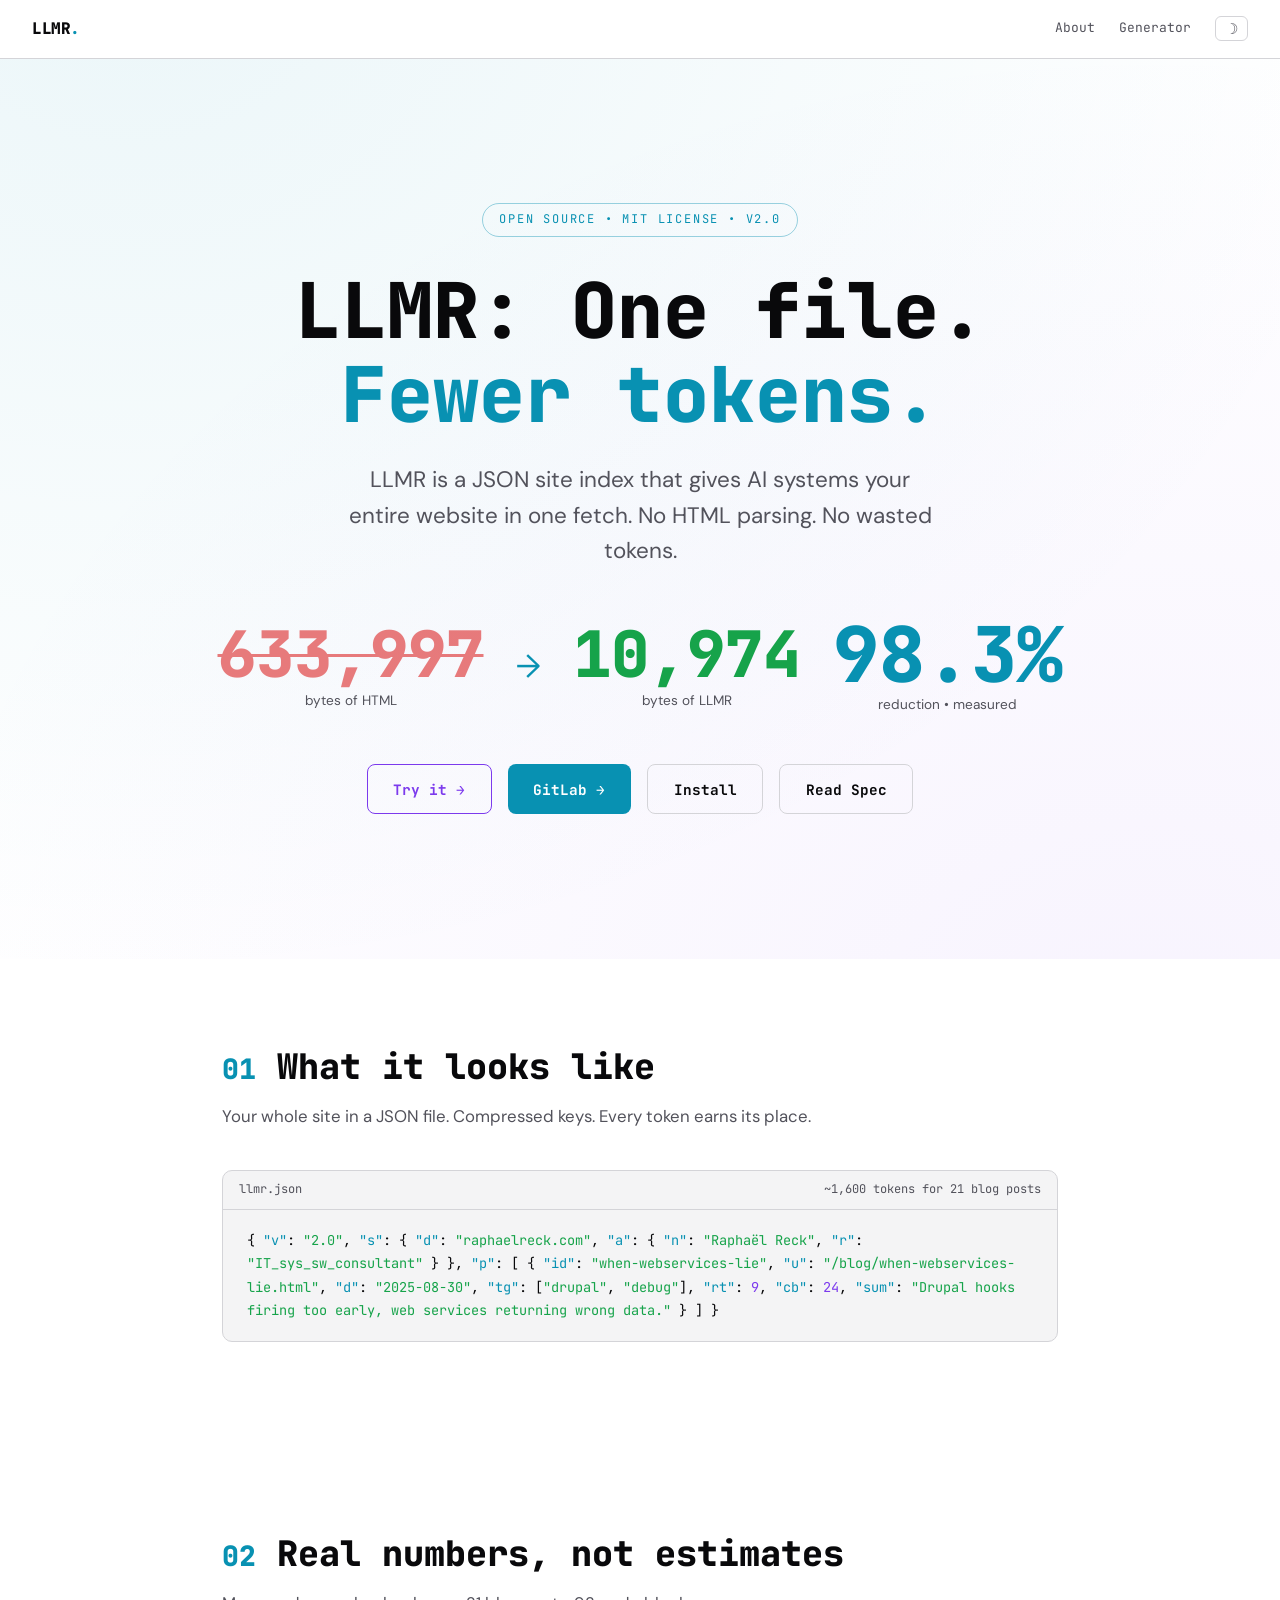
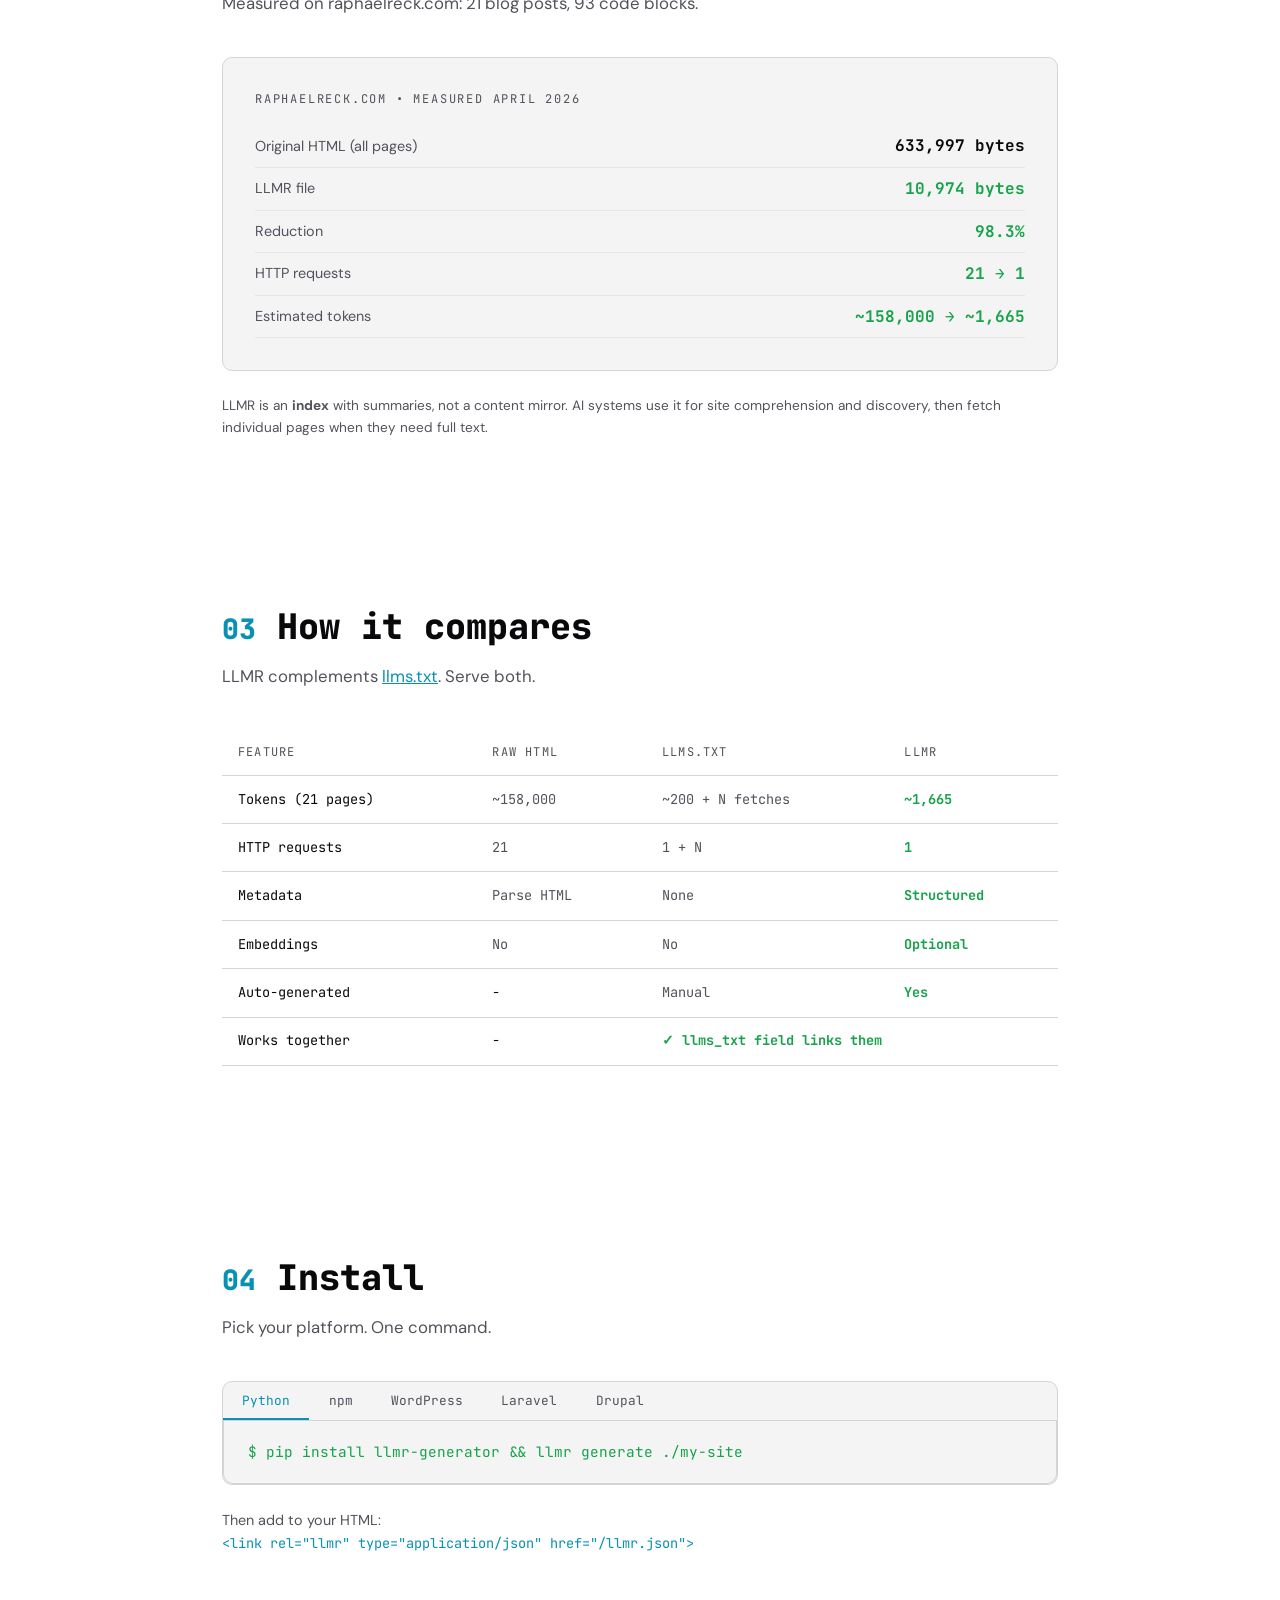
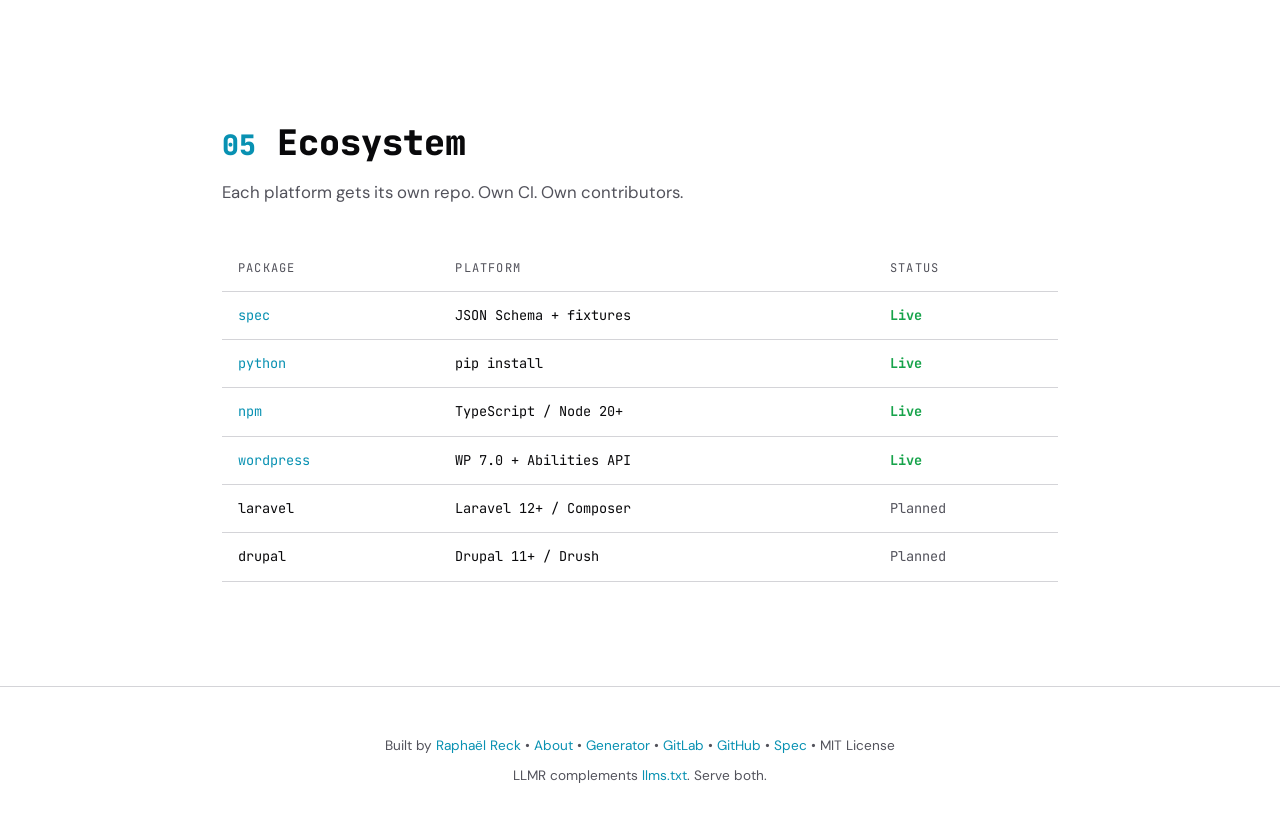
==== commit fa7b9e5b: "Remove em dashes." ====
--- a/index.html
+++ b/index.html
@@ -4,7 +4,7 @@
     <meta charset="UTF-8">
     <meta name="viewport" content="width=device-width, initial-scale=1.0">
 
-    <title>LLMR — RSS for the AI Era</title>
+    <title>LLMR: RSS for the AI Era</title>
     <meta name="description" content="LLMR: one llmr.json gives any AI your full site in a single fetch. 98.3% fewer tokens, 21 pages → 1 request. Open source, MIT. Python, npm, WordPress.">
     <meta name="author" content="Raphaël Reck">
     <meta name="keywords" content="llmr, llms.txt, AI indexing, LLM tokens, site index, RSS for AI, open source, token reduction, machine readable web">
@@ -53,7 +53,7 @@
     <meta property="og:type" content="website">
     <meta property="og:url" content="https://open-llmr.org/">
     <meta property="og:site_name" content="LLMR">
-    <meta property="og:title" content="LLMR — RSS for the AI Era">
+    <meta property="og:title" content="LLMR: RSS for the AI Era">
     <meta property="og:description" content="One llmr.json gives any AI your full site in a single fetch. 98.3% fewer tokens, 21 pages → 1 request. Open source, MIT.">
     <meta property="og:image" content="https://open-llmr.org/og-image.png">
     <meta property="og:image:width" content="1200">
@@ -63,7 +63,7 @@
 
     <meta name="twitter:card" content="summary_large_image">
     <meta name="twitter:url" content="https://open-llmr.org/">
-    <meta name="twitter:title" content="LLMR — RSS for the AI Era">
+    <meta name="twitter:title" content="LLMR: RSS for the AI Era">
     <meta name="twitter:description" content="One llmr.json gives any AI your full site in a single fetch. 98.3% fewer tokens, 21 pages → 1 request. Open source, MIT.">
     <meta name="twitter:image" content="https://open-llmr.org/og-image.png">
 
@@ -87,8 +87,8 @@
 <nav>
     <a class="nav-logo" href="/">LLMR<span>.</span></a>
     <div class="nav-links">
-        <a href="/about">About</a>
-        <a href="/generate">Generator</a>
+        <a href="/about.html">About</a>
+        <a href="/generate.html">Generator</a>
         <button class="theme-toggle" id="themeToggle" aria-label="Switch to light mode">☀</button>
     </div>
 </nav>
@@ -99,7 +99,7 @@
 <div class="hero">
     <div class="badge">Open Source &bull; MIT License &bull; v2.0</div>
 
-    <h1>LLMR — One file.<br><span class="accent">Fewer tokens.</span></h1>
+    <h1>LLMR: One file.<br><span class="accent">Fewer tokens.</span></h1>
 
     <p class="subtitle">
         LLMR is a JSON site index that gives AI systems your entire website in one fetch.
@@ -164,7 +164,7 @@
 <!-- BENCHMARK -->
 <section>
     <h2><span class="num" aria-hidden="true">02</span> Real numbers, not estimates</h2>
-    <p class="section-sub">Measured on raphaelreck.com — 21 blog posts, 93 code blocks.</p>
+    <p class="section-sub">Measured on raphaelreck.com: 21 blog posts, 93 code blocks.</p>
 
     <div class="benchmark">
         <div class="benchmark-title">raphaelreck.com &bull; measured april 2026</div>
@@ -199,7 +199,7 @@
 <!-- COMPARISON -->
 <section>
     <h2><span class="num" aria-hidden="true">03</span> How it compares</h2>
-    <p class="section-sub">LLMR complements <a href="https://llmstxt.org/">llms.txt</a> — serve both.</p>
+    <p class="section-sub">LLMR complements <a href="https://llmstxt.org/">llms.txt</a>. Serve both.</p>
 
     <table class="compare-table" aria-label="Comparison of LLMR vs Raw HTML vs llms.txt">
         <caption class="visually-hidden">Token and request comparison: LLMR vs Raw HTML vs llms.txt for a 21-page site</caption>
@@ -238,13 +238,13 @@
             </tr>
             <tr>
                 <td>Auto-generated</td>
-                <td>—</td>
+                <td>-</td>
                 <td class="lose">Manual</td>
                 <td class="win">Yes</td>
             </tr>
             <tr>
                 <td>Works together</td>
-                <td>—</td>
+                <td>-</td>
                 <td colspan="2" class="win text-center">&#10003; llms_txt field links them</td>
             </tr>
         </tbody>
@@ -317,14 +317,14 @@
 <footer>
     <p>
         Built by <a href="https://raphaelreck.com">Raphaël Reck</a> &bull;
-        <a href="/about">About</a> &bull;
-        <a href="/generate">Generator</a> &bull;
+        <a href="/about.html">About</a> &bull;
+        <a href="/generate.html">Generator</a> &bull;
         <a href="https://gitlab.com/open-llmr">GitLab</a> &bull;
         <a href="https://github.com/djassoRaph/open_llmr">GitHub</a> &bull;
         <a href="https://gitlab.com/open-llmr/spec/-/blob/main/SPEC.md">Spec</a> &bull;
         MIT License
     </p>
-    <p class="footer-note">LLMR complements <a href="https://llmstxt.org/">llms.txt</a> — serve both.</p>
+    <p class="footer-note">LLMR complements <a href="https://llmstxt.org/">llms.txt</a>. Serve both.</p>
 </footer>
 
 <script src="public/script/theme.js"></script>
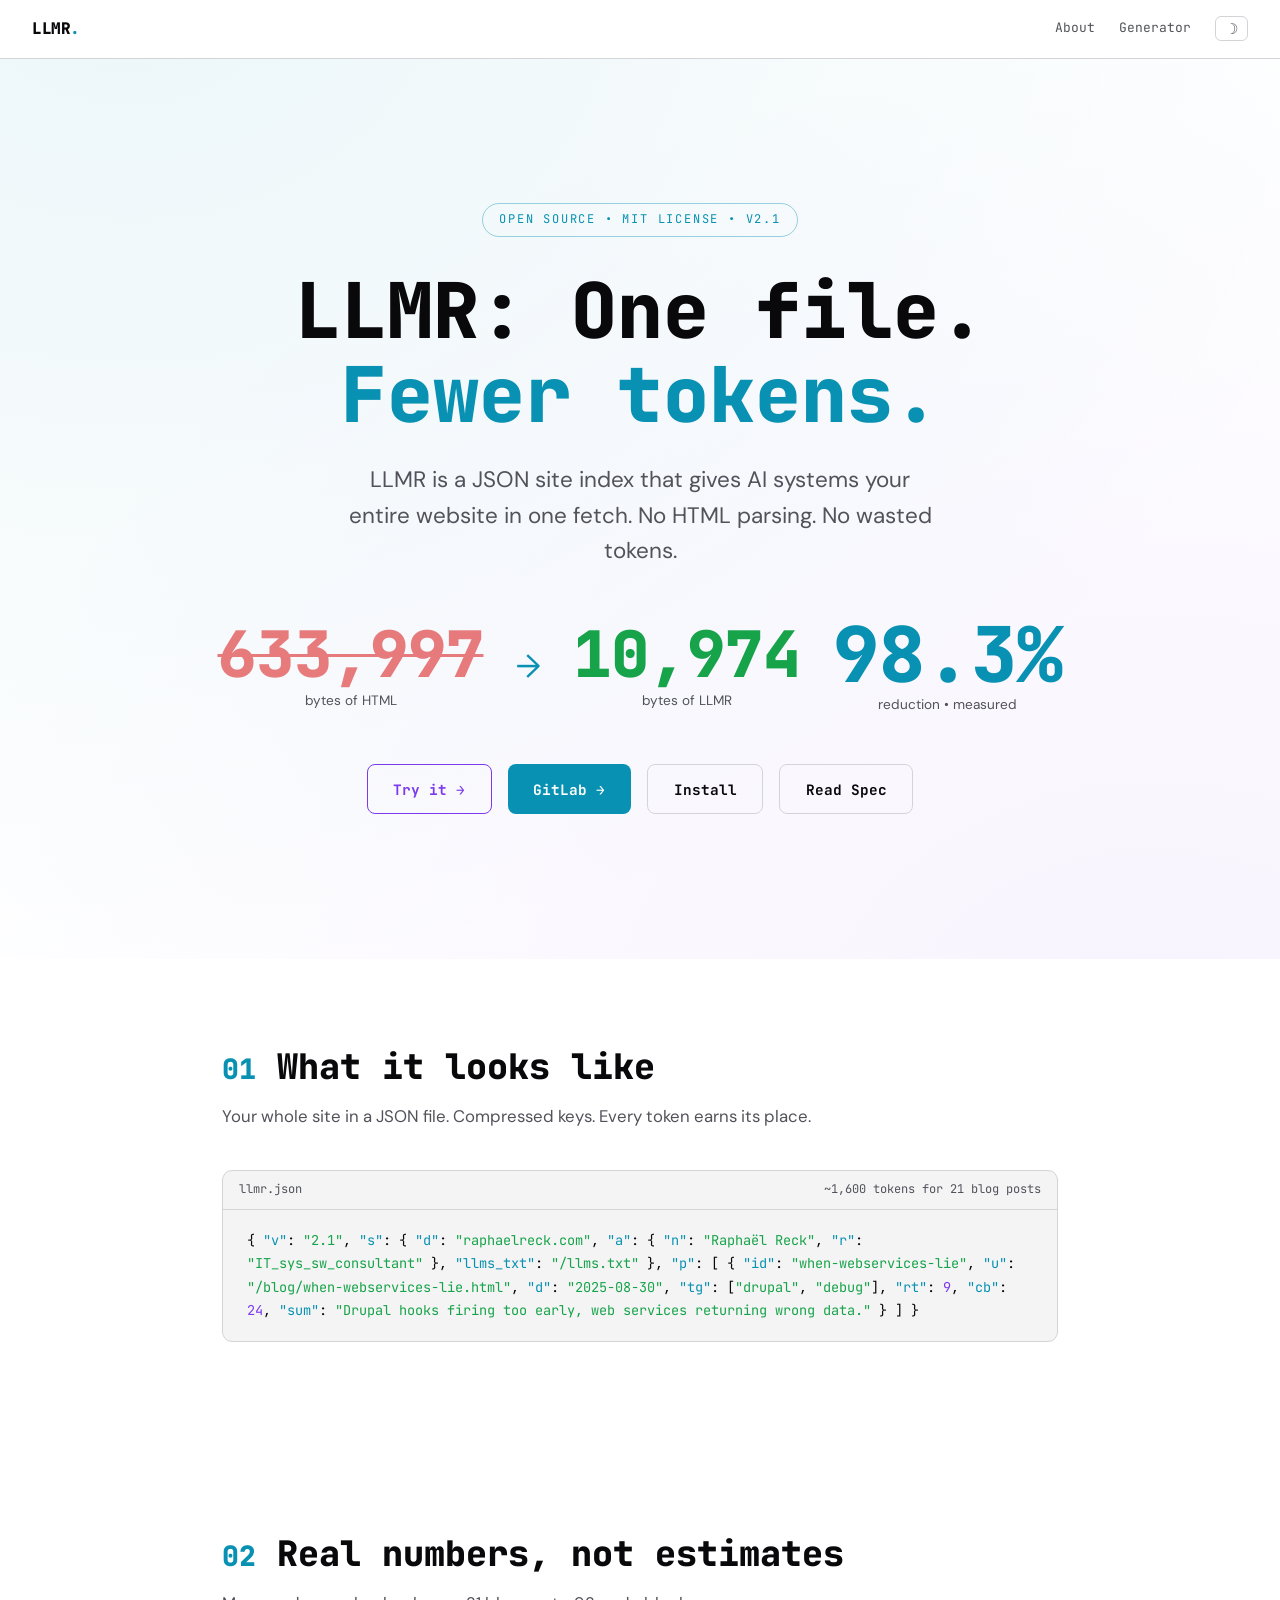
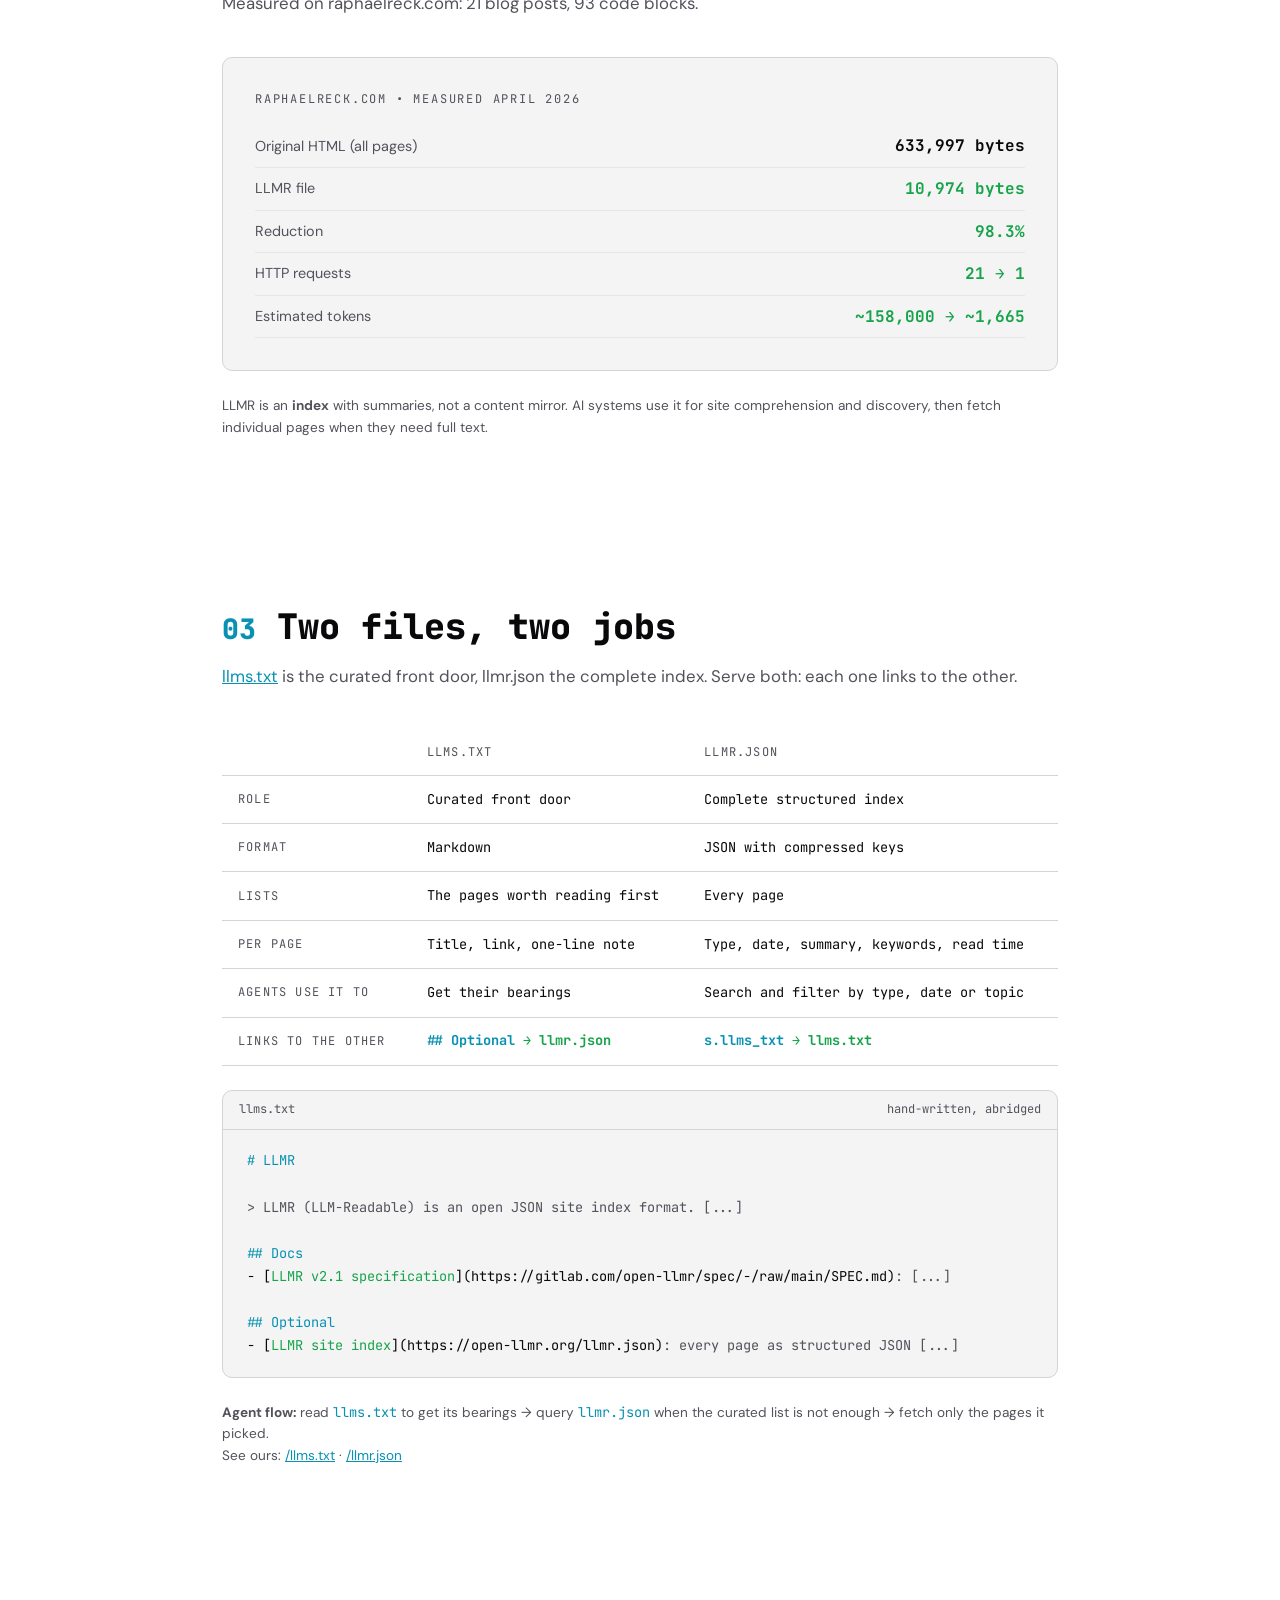
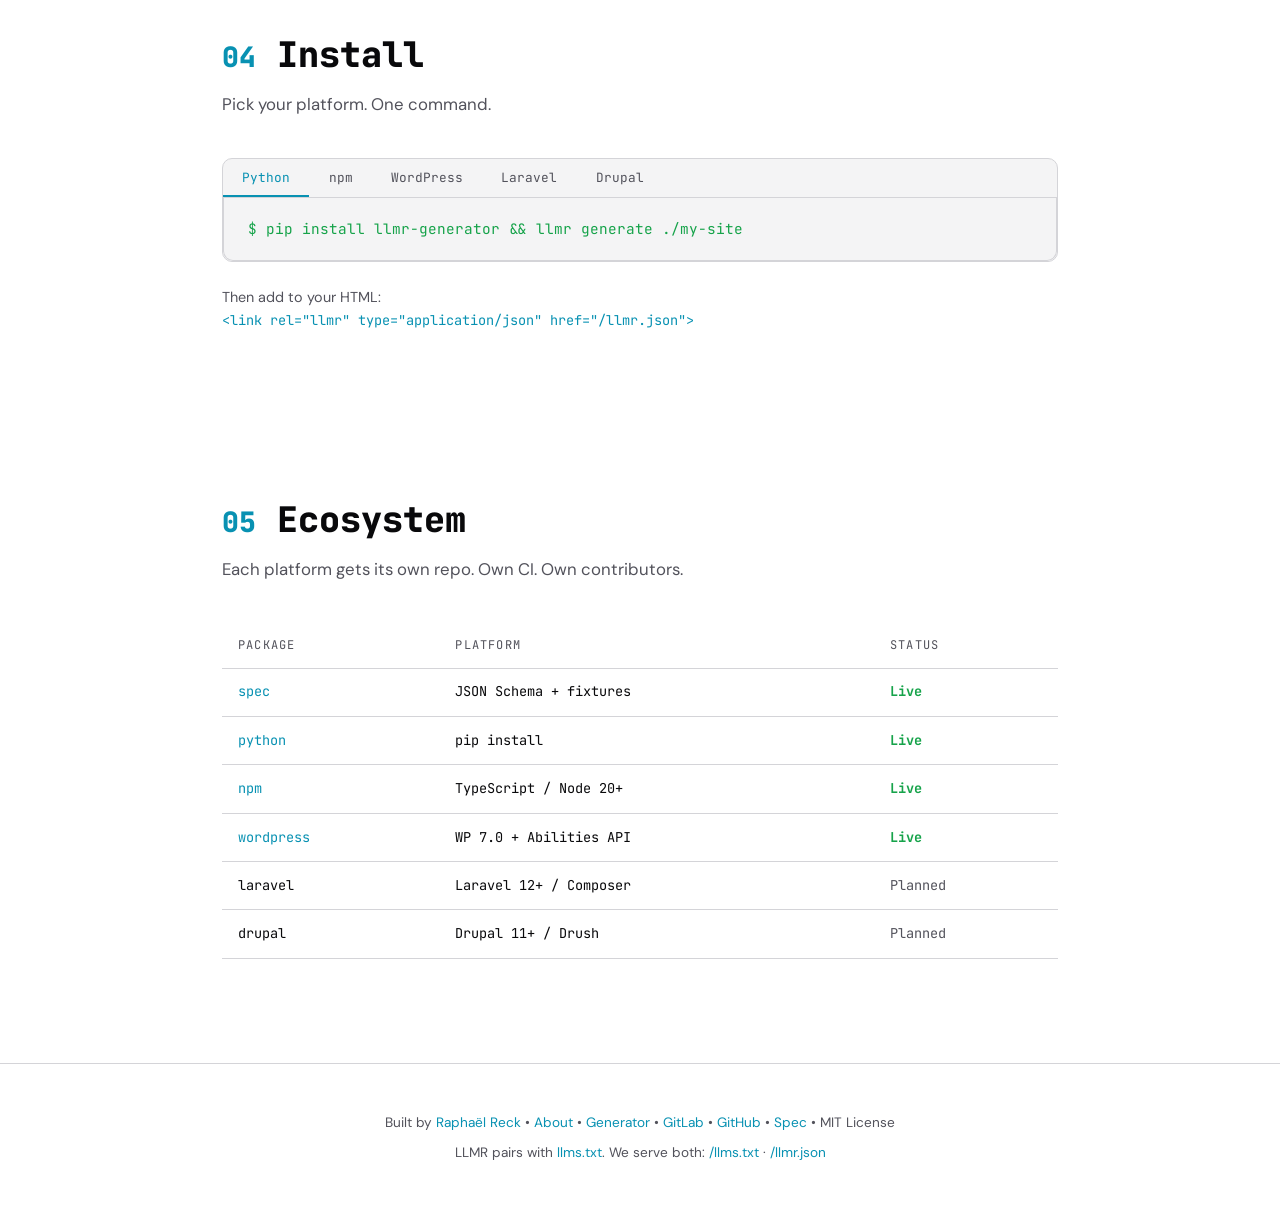
==== commit 9334e227: "feat: explain and serve the llms.txt + llmr.json pair (LLMR v2.1) - Section 03 is now "Two files, tw" ====
--- a/index.html
+++ b/index.html
@@ -23,7 +23,8 @@
       "description": "LLMR is an open-source JSON site index format that gives AI systems your entire website in one fetch, reducing token consumption by up to 98.3% compared to raw HTML.",
       "applicationCategory": "DeveloperApplication",
       "operatingSystem": "Any",
-      "softwareVersion": "2.0",
+      "softwareVersion": "2.1",
+      "dateModified": "2026-10-24",
       "license": "https://opensource.org/licenses/MIT",
       "codeRepository": "https://gitlab.com/open-llmr",
       "programmingLanguage": ["Python", "TypeScript", "PHP"],
@@ -34,7 +35,7 @@
         "Single HTTP request for full site understanding",
         "Auto-generated from existing HTML",
         "Python, npm, and WordPress packages",
-        "Compatible with llms.txt"
+        "Pairs with llms.txt: each file links to the other"
       ]
     }
     </script>
@@ -97,7 +98,7 @@
 
 <!-- HERO -->
 <div class="hero">
-    <div class="badge">Open Source &bull; MIT License &bull; v2.0</div>
+    <div class="badge">Open Source &bull; MIT License &bull; v2.1</div>
 
     <h1>LLMR: One file.<br><span class="accent">Fewer tokens.</span></h1>
 
@@ -141,10 +142,11 @@
             <span>~1,600 tokens for 21 blog posts</span>
         </div>
         <div class="code-body">{
-  <span class="key">"v"</span>: <span class="str">"2.0"</span>,
+  <span class="key">"v"</span>: <span class="str">"2.1"</span>,
   <span class="key">"s"</span>: {
     <span class="key">"d"</span>: <span class="str">"raphaelreck.com"</span>,
-    <span class="key">"a"</span>: { <span class="key">"n"</span>: <span class="str">"Raphaël Reck"</span>, <span class="key">"r"</span>: <span class="str">"IT_sys_sw_consultant"</span> }
+    <span class="key">"a"</span>: { <span class="key">"n"</span>: <span class="str">"Raphaël Reck"</span>, <span class="key">"r"</span>: <span class="str">"IT_sys_sw_consultant"</span> },
+    <span class="key">"llms_txt"</span>: <span class="str">"/llms.txt"</span>
   },
   <span class="key">"p"</span>: [
     {
@@ -196,59 +198,76 @@
     </p>
 </section>
 
-<!-- COMPARISON -->
+<!-- LLMS.TXT PAIRING -->
 <section>
-    <h2><span class="num" aria-hidden="true">03</span> How it compares</h2>
-    <p class="section-sub">LLMR complements <a href="https://llmstxt.org/">llms.txt</a>. Serve both.</p>
-
-    <table class="compare-table" aria-label="Comparison of LLMR vs Raw HTML vs llms.txt">
-        <caption class="visually-hidden">Token and request comparison: LLMR vs Raw HTML vs llms.txt for a 21-page site</caption>
+    <h2><span class="num" aria-hidden="true">03</span> Two files, two jobs</h2>
+    <p class="section-sub"><a href="https://llmstxt.org/">llms.txt</a> is the curated front door, llmr.json the complete index. Serve both: each one links to the other.</p>
+
+    <table class="compare-table">
+        <caption class="visually-hidden">How llms.txt and llmr.json split the work, and how each file links to the other</caption>
         <thead>
             <tr>
-                <th scope="col">Feature</th>
-                <th scope="col">Raw HTML</th>
+                <th scope="col"><span class="visually-hidden">Aspect</span></th>
                 <th scope="col">llms.txt</th>
-                <th scope="col">LLMR</th>
+                <th scope="col">llmr.json</th>
             </tr>
         </thead>
         <tbody>
             <tr>
-                <td>Tokens (21 pages)</td>
-                <td class="lose">~158,000</td>
-                <td class="lose">~200 + N fetches</td>
-                <td class="win">~1,665</td>
-            </tr>
-            <tr>
-                <td>HTTP requests</td>
-                <td class="lose">21</td>
-                <td class="lose">1 + N</td>
-                <td class="win">1</td>
-            </tr>
-            <tr>
-                <td>Metadata</td>
-                <td class="lose">Parse HTML</td>
-                <td class="lose">None</td>
-                <td class="win">Structured</td>
-            </tr>
-            <tr>
-                <td>Embeddings</td>
-                <td class="lose">No</td>
-                <td class="lose">No</td>
-                <td class="win">Optional</td>
-            </tr>
-            <tr>
-                <td>Auto-generated</td>
-                <td>-</td>
-                <td class="lose">Manual</td>
-                <td class="win">Yes</td>
-            </tr>
-            <tr>
-                <td>Works together</td>
-                <td>-</td>
-                <td colspan="2" class="win text-center">&#10003; llms_txt field links them</td>
+                <th scope="row">Role</th>
+                <td>Curated front door</td>
+                <td>Complete structured index</td>
+            </tr>
+            <tr>
+                <th scope="row">Format</th>
+                <td>Markdown</td>
+                <td>JSON with compressed keys</td>
+            </tr>
+            <tr>
+                <th scope="row">Lists</th>
+                <td>The pages worth reading first</td>
+                <td>Every page</td>
+            </tr>
+            <tr>
+                <th scope="row">Per page</th>
+                <td>Title, link, one-line note</td>
+                <td>Type, date, summary, keywords, read time</td>
+            </tr>
+            <tr>
+                <th scope="row">Agents use it to</th>
+                <td>Get their bearings</td>
+                <td>Search and filter by type, date or topic</td>
+            </tr>
+            <tr>
+                <th scope="row">Links to the other</th>
+                <td class="win"><code class="code-inline">##&nbsp;Optional</code> &rarr; llmr.json</td>
+                <td class="win"><code class="code-inline">s.llms_txt</code> &rarr; llms.txt</td>
             </tr>
         </tbody>
     </table>
+
+    <div class="code-block">
+        <div class="code-header">
+            <span>llms.txt</span>
+            <span>hand-written, abridged</span>
+        </div>
+        <pre class="code-body"><span class="key"># LLMR</span>
+
+<span class="dim">&gt; LLMR (LLM-Readable) is an open JSON site index format. [...]</span>
+
+<span class="key">## Docs</span>
+- [<span class="str">LLMR v2.1 specification</span>](https://gitlab.com/open-llmr/spec/-/raw/main/SPEC.md)<span class="dim">: [...]</span>
+
+<span class="key">## Optional</span>
+- [<span class="str">LLMR site index</span>](https://open-llmr.org/llmr.json)<span class="dim">: every page as structured JSON [...]</span></pre>
+    </div>
+
+    <p class="section-note">
+        <strong>Agent flow:</strong> read <code class="code-inline">llms.txt</code> to get its bearings &rarr;
+        query <code class="code-inline">llmr.json</code> when the curated list is not enough &rarr;
+        fetch only the pages it picked.<br>
+        See ours: <a href="/llms.txt">/llms.txt</a> &middot; <a href="/llmr.json">/llmr.json</a>
+    </p>
 </section>
 
 <!-- INSTALL -->
@@ -324,7 +343,7 @@
         <a href="https://gitlab.com/open-llmr/spec/-/blob/main/SPEC.md">Spec</a> &bull;
         MIT License
     </p>
-    <p class="footer-note">LLMR complements <a href="https://llmstxt.org/">llms.txt</a>. Serve both.</p>
+    <p class="footer-note">LLMR pairs with <a href="https://llmstxt.org/">llms.txt</a>. We serve both: <a href="/llms.txt">/llms.txt</a> &middot; <a href="/llmr.json">/llmr.json</a></p>
 </footer>
 
 <script src="public/script/theme.js"></script>
--- a/public/style/style.css
+++ b/public/style/style.css
@@ -469,8 +469,6 @@
     white-space: nowrap; border: 0;
 }
 
-.text-center { text-align: center; }
-
 /* --- IN-TEXT LINK COLOURS --- */
 .section-sub a   { color: var(--accent); }
 .section-note a  { color: var(--accent); }
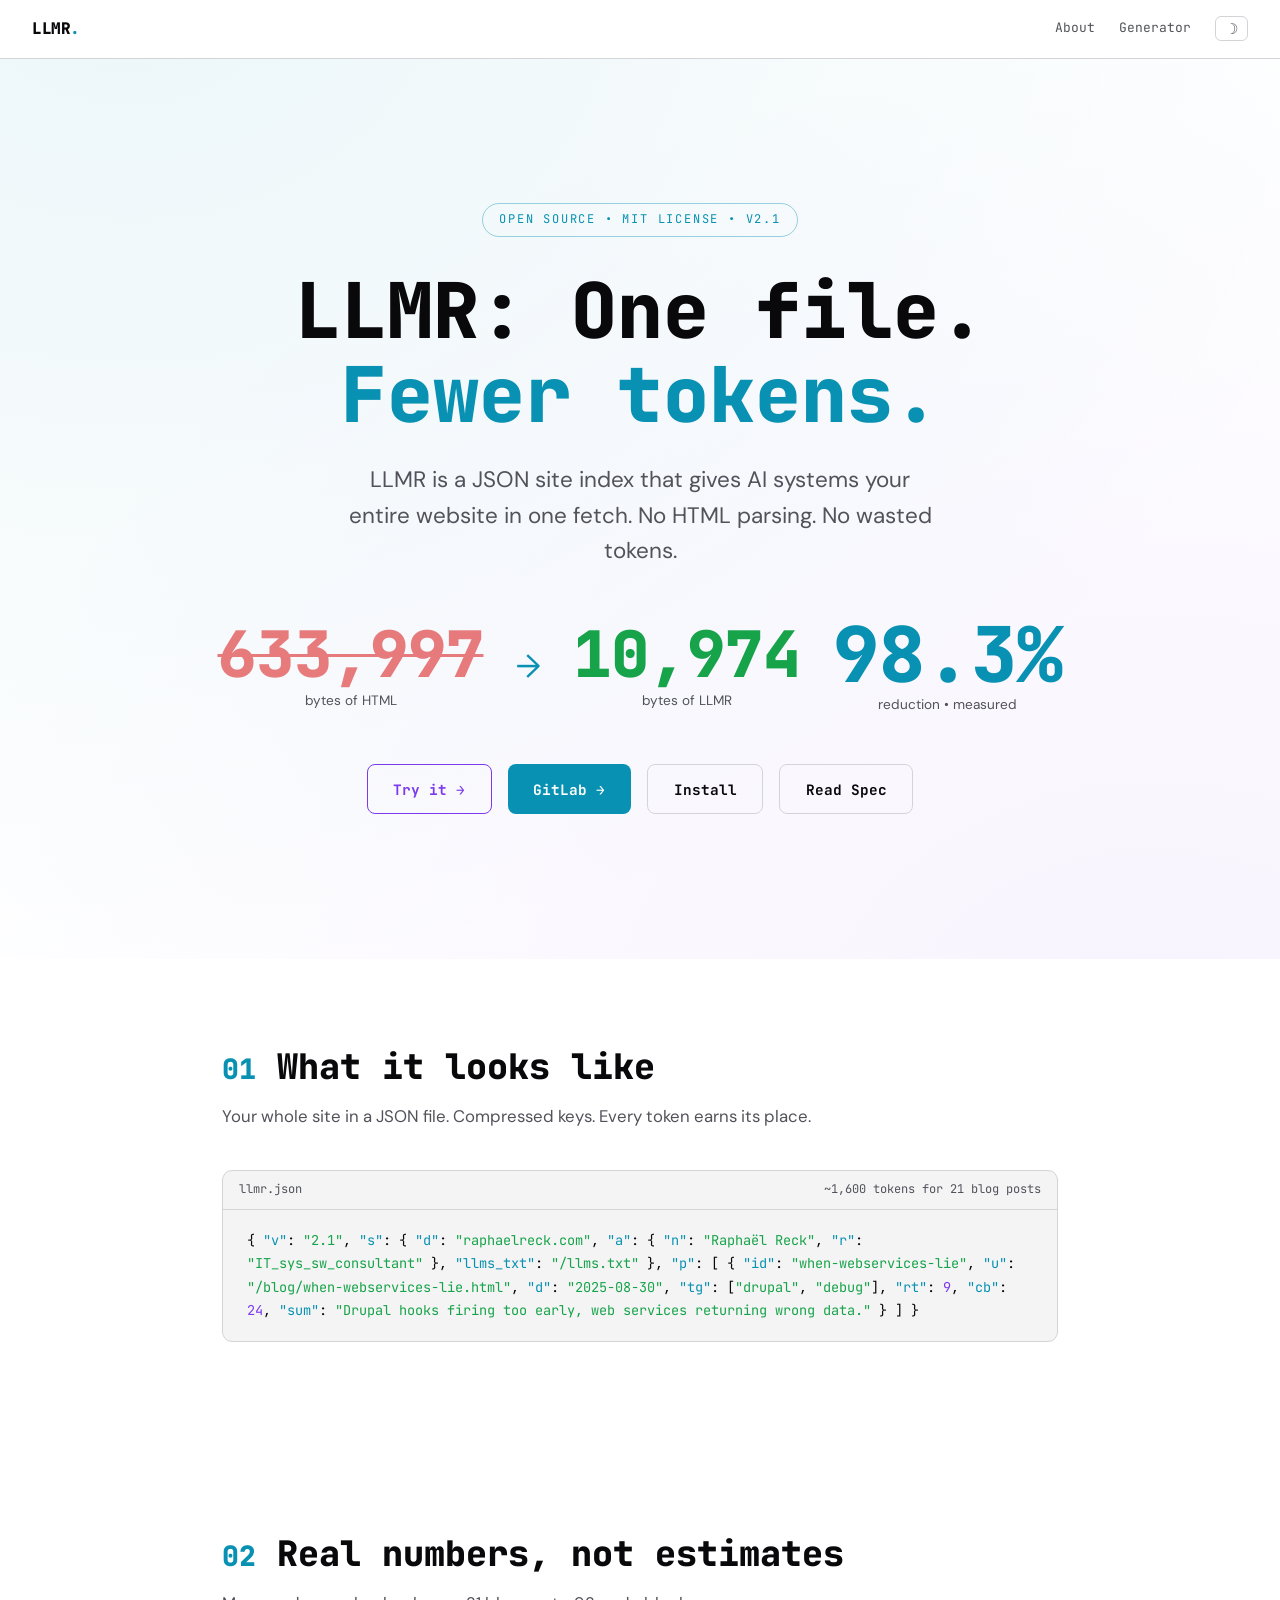
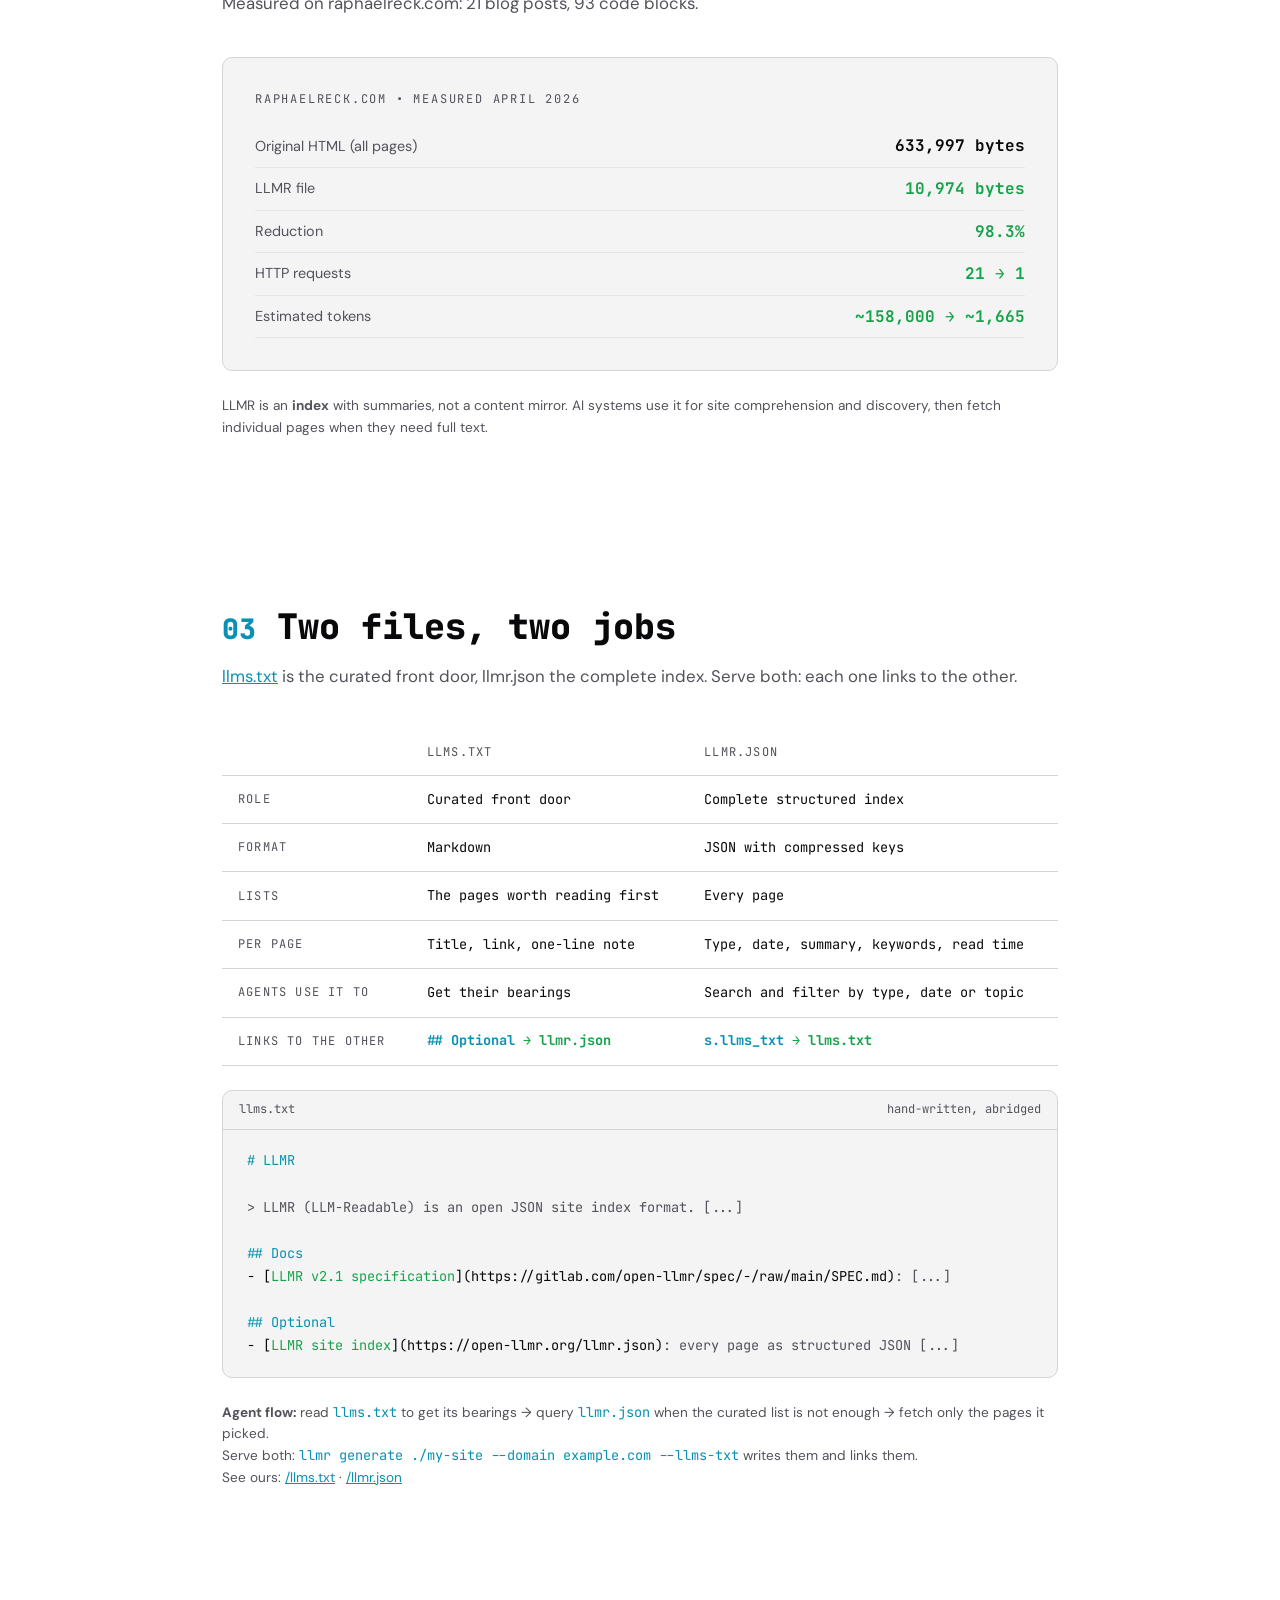
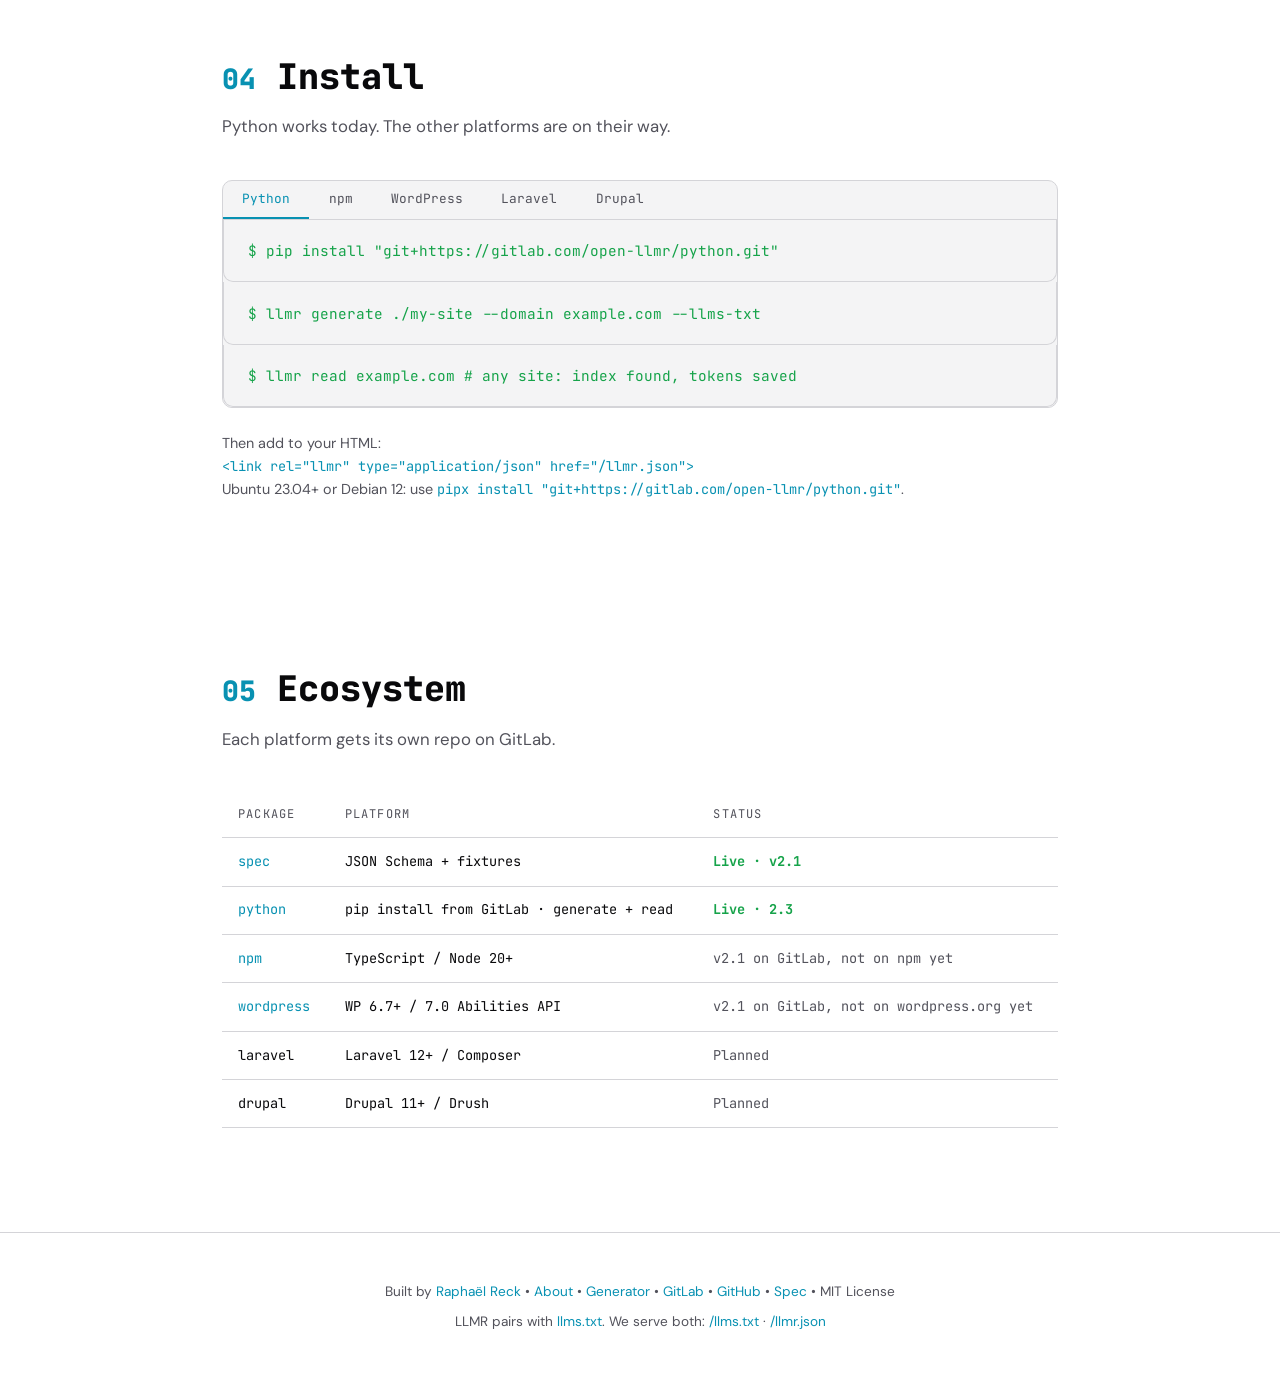
==== commit e081e0c6: "docs(site): honest install section; llmr read; real package statuses - Install: the Python tab shows" ====
--- a/index.html
+++ b/index.html
@@ -266,6 +266,7 @@
         <strong>Agent flow:</strong> read <code class="code-inline">llms.txt</code> to get its bearings &rarr;
         query <code class="code-inline">llmr.json</code> when the curated list is not enough &rarr;
         fetch only the pages it picked.<br>
+        Serve both: <code class="code-inline">llmr generate ./my-site --domain example.com --llms-txt</code> writes them and links them.<br>
         See ours: <a href="/llms.txt">/llms.txt</a> &middot; <a href="/llmr.json">/llmr.json</a>
     </p>
 </section>
@@ -273,7 +274,7 @@
 <!-- INSTALL -->
 <section id="install">
     <h2><span class="num" aria-hidden="true">04</span> Install</h2>
-    <p class="section-sub">Pick your platform. One command.</p>
+    <p class="section-sub">Python works today. The other platforms are on their way.</p>
 
     <div class="code-block">
         <div class="tabs">
@@ -284,13 +285,15 @@
             <button class="tab" onclick="switchTab('drupal')">Drupal</button>
         </div>
         <div class="tab-content active" id="tab-python">
-            <div class="install-cmd" onclick="copyCmd(this)">$ pip install llmr-generator && llmr generate ./my-site</div>
+            <div class="install-cmd" onclick="copyCmd(this)">$ pip install "git+https://gitlab.com/open-llmr/python.git"</div>
+            <div class="install-cmd" onclick="copyCmd(this)">$ llmr generate ./my-site --domain example.com --llms-txt</div>
+            <div class="install-cmd" onclick="copyCmd(this)">$ llmr read example.com <span class="dim"># any site: index found, tokens saved</span></div>
         </div>
         <div class="tab-content" id="tab-npm">
-            <div class="install-cmd" onclick="copyCmd(this)">$ npx @open-llmr/generator generate ./my-site</div>
+            <div class="install-cmd">Not on npm yet <span class="dim"># v2.1 source: gitlab.com/open-llmr/npm</span></div>
         </div>
         <div class="tab-content" id="tab-wordpress">
-            <div class="install-cmd" onclick="copyCmd(this)">Download from wordpress.org/plugins/open-llmr</div>
+            <div class="install-cmd">Not on wordpress.org yet <span class="dim"># v2.1 source: gitlab.com/open-llmr/wordpress</span></div>
         </div>
         <div class="tab-content" id="tab-laravel">
             <div class="install-cmd" onclick="copyCmd(this)">$ composer require open-llmr/laravel && php artisan llmr:generate <span class="dim"># coming soon</span></div>
@@ -302,14 +305,15 @@
 
     <p class="install-note">
         Then add to your HTML:<br>
-        <code class="code-inline">&lt;link rel="llmr" type="application/json" href="/llmr.json"&gt;</code>
+        <code class="code-inline">&lt;link rel="llmr" type="application/json" href="/llmr.json"&gt;</code><br>
+        Ubuntu 23.04+ or Debian 12: use <code class="code-inline">pipx install "git+https://gitlab.com/open-llmr/python.git"</code>.
     </p>
 </section>
 
 <!-- ECOSYSTEM -->
 <section>
     <h2><span class="num" aria-hidden="true">05</span> Ecosystem</h2>
-    <p class="section-sub">Each platform gets its own repo. Own CI. Own contributors.</p>
+    <p class="section-sub">Each platform gets its own repo on GitLab.</p>
 
     <table class="compare-table" aria-label="LLMR ecosystem packages">
         <caption class="visually-hidden">LLMR ecosystem: available packages by platform and status</caption>
@@ -321,10 +325,10 @@
             </tr>
         </thead>
         <tbody>
-            <tr><td><a href="https://gitlab.com/open-llmr/spec/-/blob/main/SPEC.md">spec</a></td><td>JSON Schema + fixtures</td><td class="win">Live</td></tr>
-            <tr><td><a href="https://gitlab.com/open-llmr/python">python</a></td><td>pip install</td><td class="win">Live</td></tr>
-            <tr><td><a href="https://gitlab.com/open-llmr/npm">npm</a></td><td>TypeScript / Node 20+</td><td class="win">Live</td></tr>
-            <tr><td><a href="https://gitlab.com/open-llmr/wordpress">wordpress</a></td><td>WP 7.0 + Abilities API</td><td class="win">Live</td></tr>
+            <tr><td><a href="https://gitlab.com/open-llmr/spec/-/blob/main/SPEC.md">spec</a></td><td>JSON Schema + fixtures</td><td class="win">Live &middot; v2.1</td></tr>
+            <tr><td><a href="https://gitlab.com/open-llmr/python">python</a></td><td>pip install from GitLab &middot; generate + read</td><td class="win">Live &middot; 2.3</td></tr>
+            <tr><td><a href="https://gitlab.com/open-llmr/npm">npm</a></td><td>TypeScript / Node 20+</td><td class="lose">v2.1 on GitLab, not on npm yet</td></tr>
+            <tr><td><a href="https://gitlab.com/open-llmr/wordpress">wordpress</a></td><td>WP 6.7+ / 7.0 Abilities API</td><td class="lose">v2.1 on GitLab, not on wordpress.org yet</td></tr>
             <tr><td>laravel</td><td>Laravel 12+ / Composer</td><td class="lose">Planned</td></tr>
             <tr><td>drupal</td><td>Drupal 11+ / Drush</td><td class="lose">Planned</td></tr>
         </tbody>
